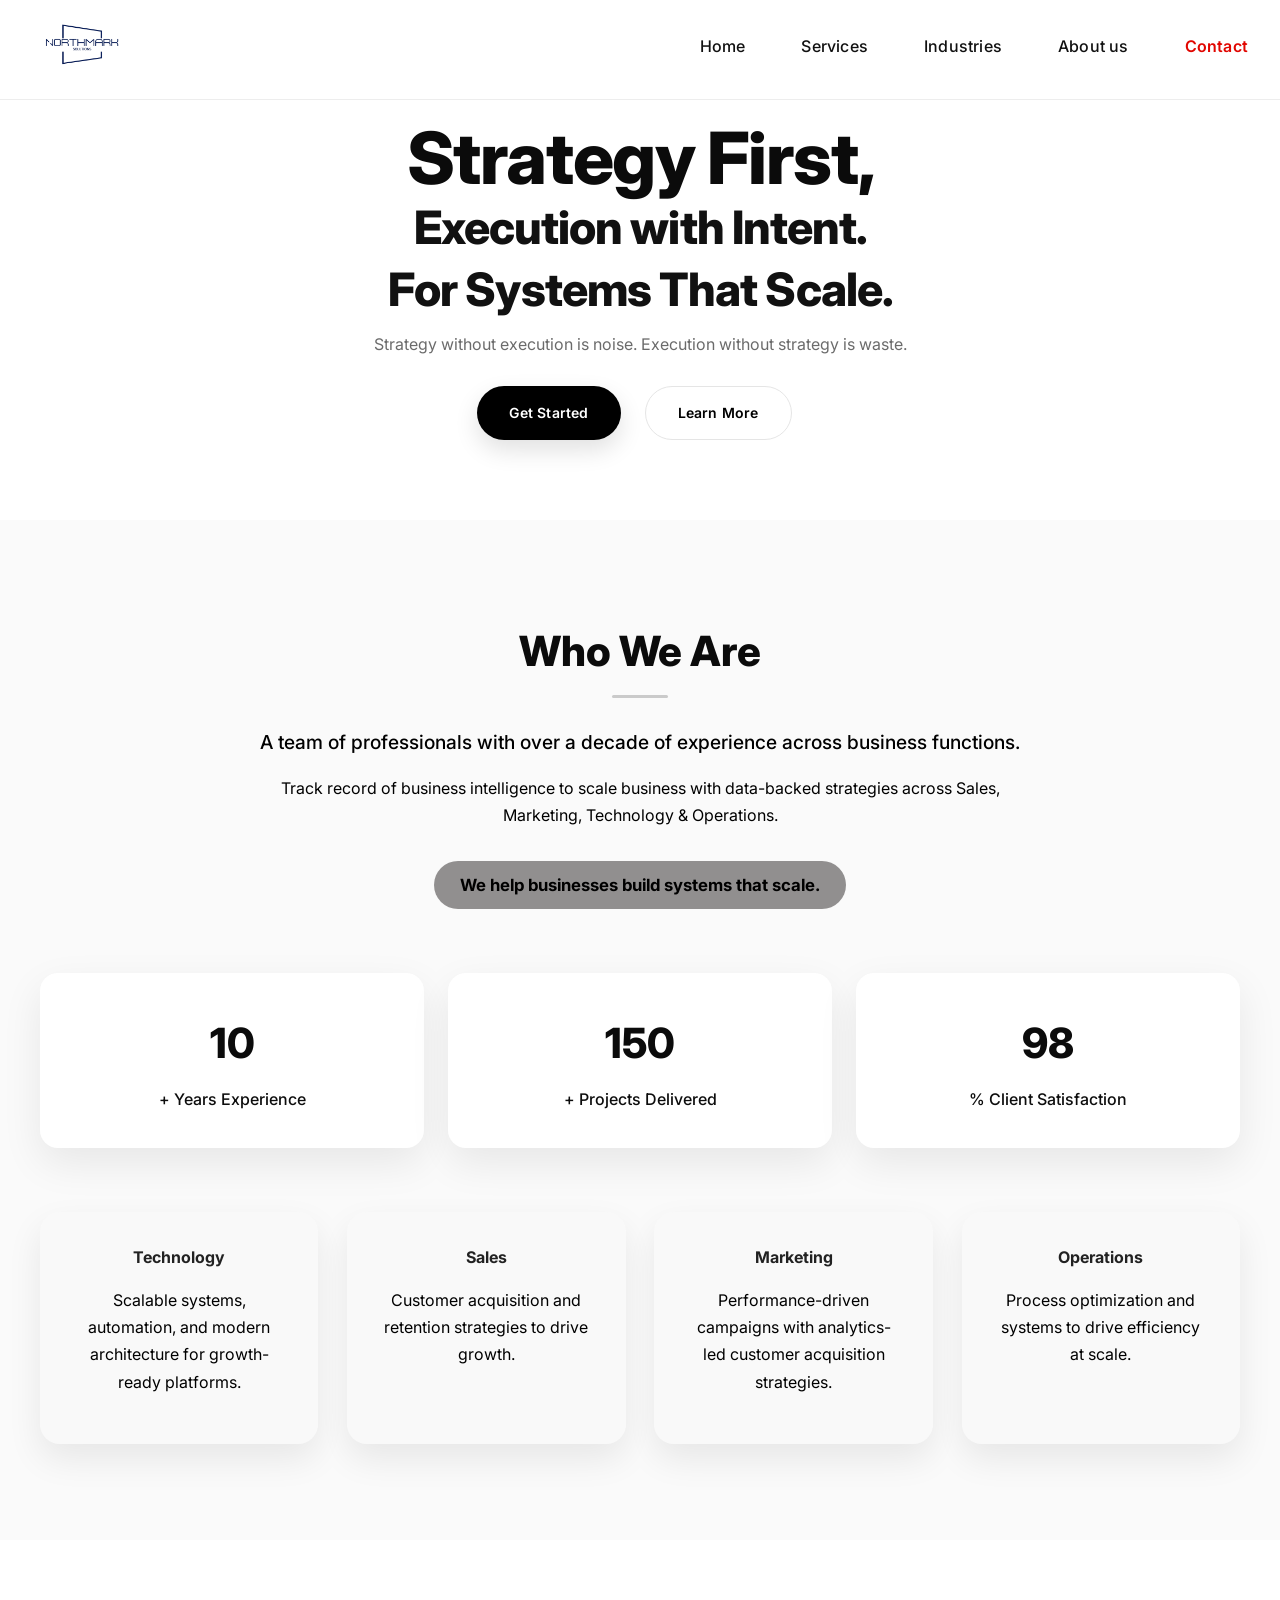
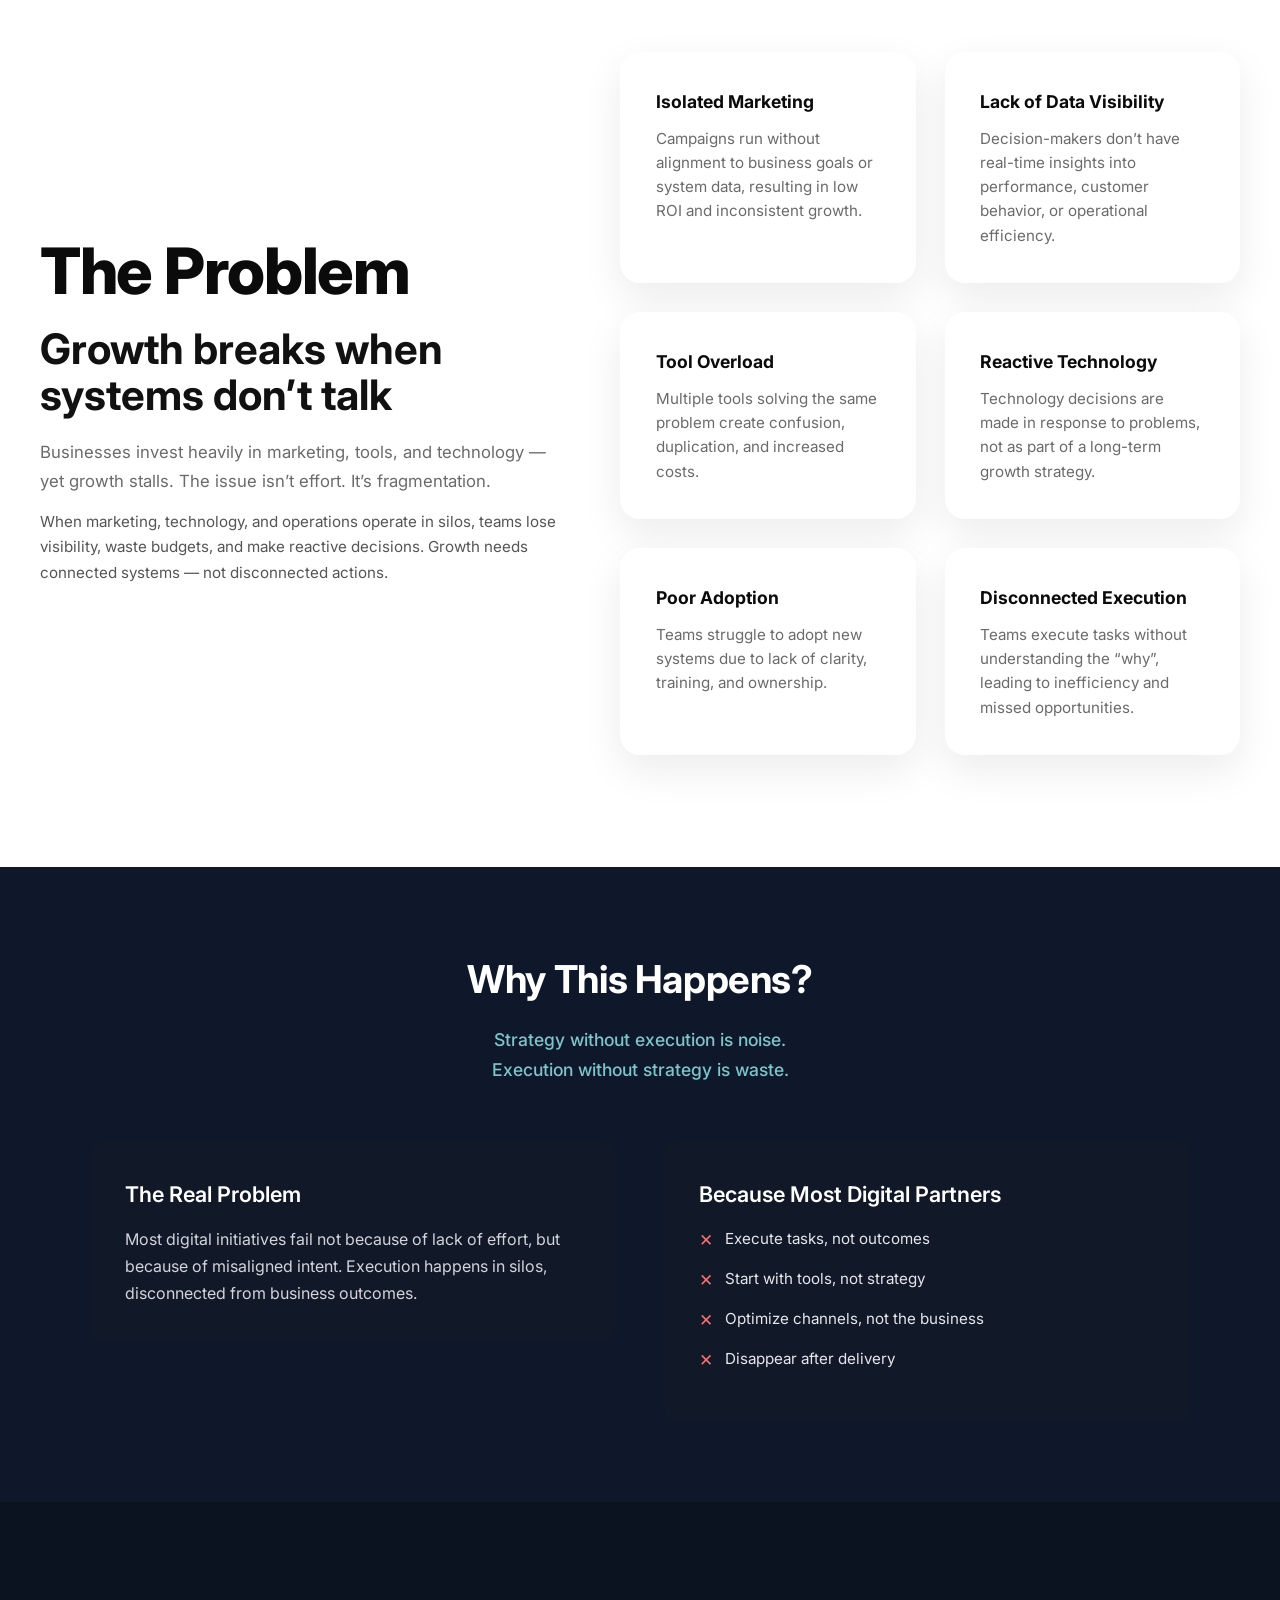
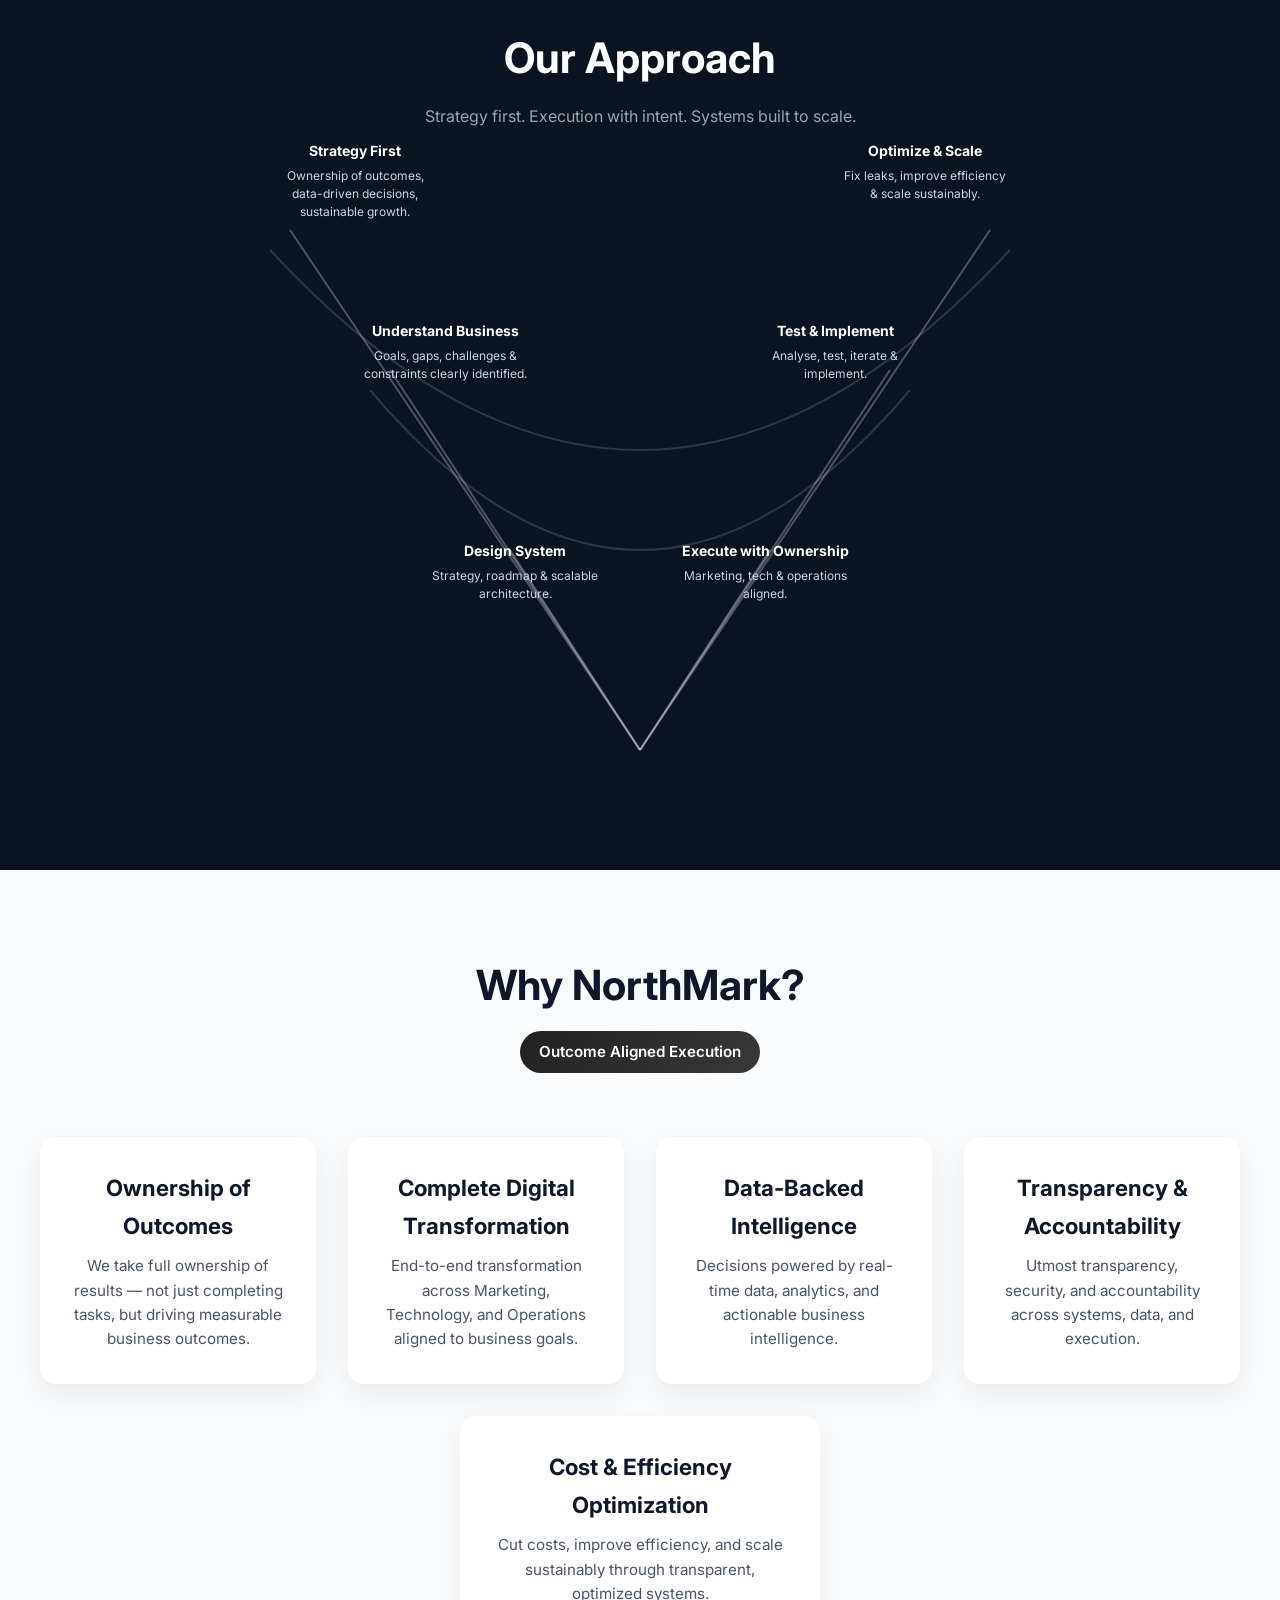
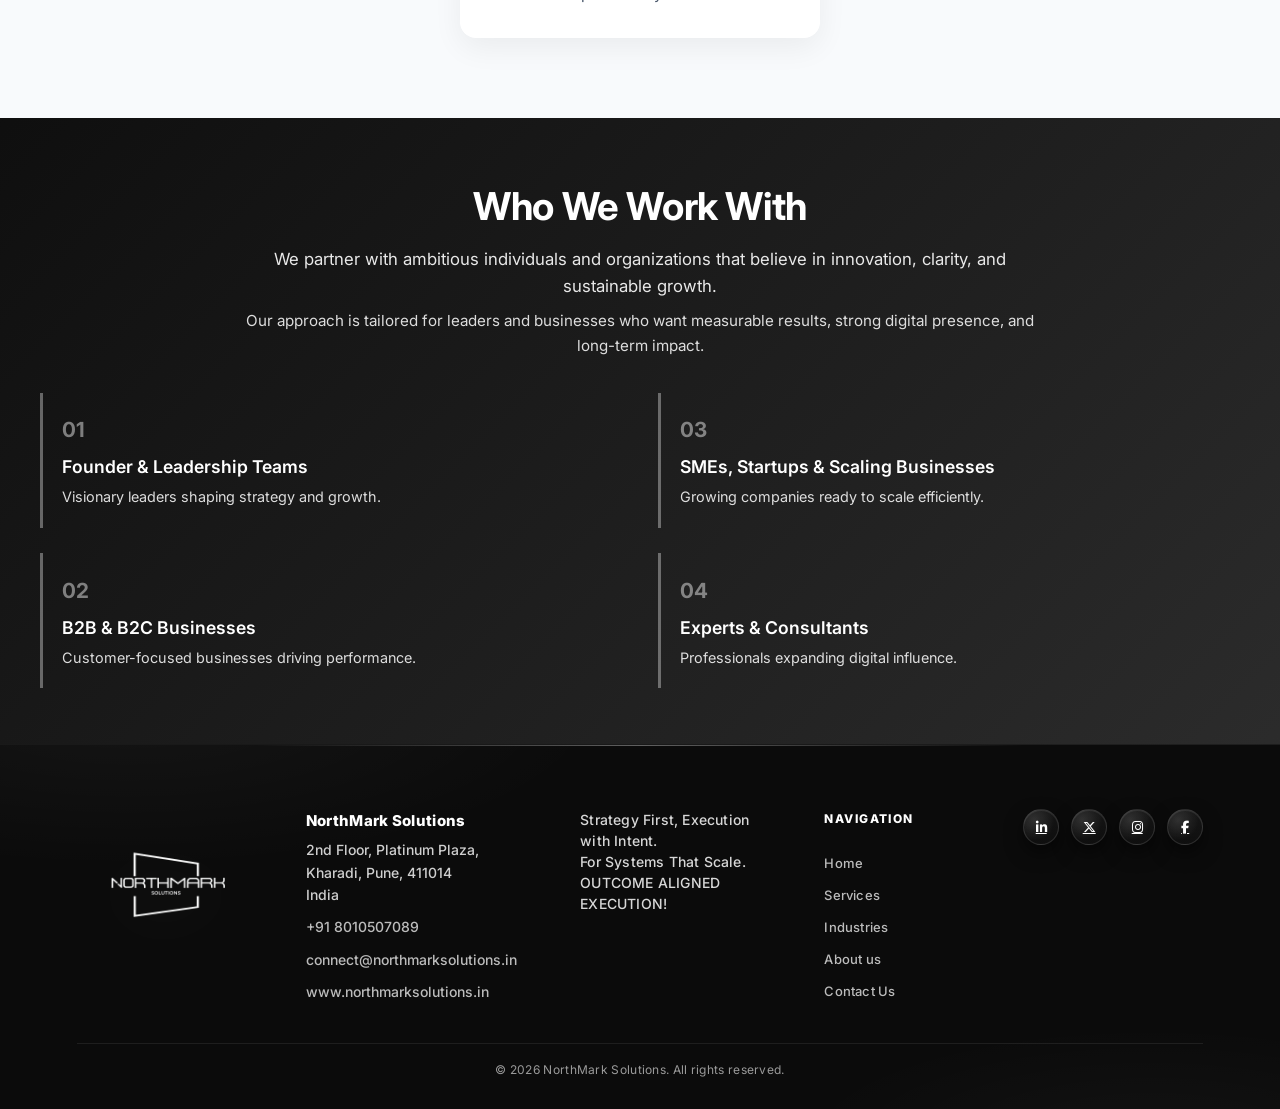
==== index.html @ 2f0c17d7 "Add files via upload" ====
<!DOCTYPE html>
<html lang="en" class="js">
<head>
  <meta charset="UTF-8" />
  <title>NorthMark Solutions</title>
  <meta name="viewport" content="width=device-width, initial-scale=1.0" />

  <!-- Inter Font -->
  <link href="https://fonts.googleapis.com/css2?family=Inter:wght@400;500;600;700;800&display=swap" rel="stylesheet" />

  <!-- Font Awesome -->
  <link rel="stylesheet" href="https://cdnjs.cloudflare.com/ajax/libs/font-awesome/6.5.0/css/all.min.css"/>

  <link rel="stylesheet" href="index.css" />
</head>
<body>
<div class="nav-wrap">
  <div class="navbar">

    <div class="nav-logo">
      <img src="logo.png" alt="NorthMark Logo" />
    </div>

    <button class="nav-toggle" aria-label="Toggle menu">
      <i class="fas fa-bars"></i>
    </button>

    <div class="nav-links">
      <a href="index.html" class="nav-link">Home</a>
      <a href="services.html" class="nav-link">Services</a>
      <a href="industry.html" class="nav-link">Industries</a>
      <a href="about.html" class="nav-link">About us</a>
      <a href="contact.html" class="nav-link nav-contact">Contact</a>
    </div>

  </div>
</div>

<!-- HERO -->
<!-- <section class="hero">
  <h1>Strategy First,</h1>
  <h2>Execution with Intent.</h2>
  <h2>For Systems That Scale.</h2>

  <p>
    Strategy without execution is noise. Execution without strategy is waste.
  </p>

  <div class="cta">
    <a href="#" class="btn-primary">Get Started →</a>
    <a href="#" class="btn-secondary">Learn More</a>
  </div>
</section> -->
<section class="hero">
  <div class="hero-content">

    <div class="hero-grid hero-center">

      <!-- CENTERED TEXT (ANIMATE FROM LEFT) -->
      <div class="hero-text hero-animate-left">
        <h1>Strategy First,</h1>
        <h2>Execution with Intent.</h2>
        <h2>For Systems That Scale.</h2>

        <p>
          Strategy without execution is noise. Execution without strategy is waste.
        </p>

        <div class="cta">
          <a href="#" class="btn-primary">Get Started</a>
          <a href="#" class="btn-secondary">Learn More</a>
        </div>
      </div>

    </div>

  </div>
</section>
<!-- WHO WE ARE -->
<section class="who-we-are">
  <div class="who-container">

    <h3 class="reveal">Who We Are</h3>

    <p class="who-lead reveal">
      A team of professionals with over a decade of experience across business functions.
    </p>

    <p class="reveal">
      Track record of business intelligence to scale business with data-backed strategies across
      Sales, Marketing, Technology & Operations.
    </p>

    <p class="who-strong reveal">
      We help businesses build systems that scale.
    </p>

    <!-- STATS -->
    <div class="stats-grid">
      <div class="stat-card reveal">
        <div class="stat-number" data-target="10">0</div>
        <div class="stat-label">+ Years Experience</div>
      </div>

      <div class="stat-card reveal">
        <div class="stat-number" data-target="150">0</div>
        <div class="stat-label">+ Projects Delivered</div>
      </div>

      <div class="stat-card reveal">
        <div class="stat-number" data-target="98">0</div>
        <div class="stat-label">% Client Satisfaction</div>
      </div>
    </div>

    <!-- FEATURE GRID -->
    <div class="feature-grid">
      <div class="feature-card reveal">
       <h4>Technology</h4>
        <p>Scalable systems, automation, and modern architecture for growth-ready platforms.</p>
      </div>

      <div class="feature-card reveal">
        <h4>Sales</h4>
        <p>Customer acquisition and retention strategies to drive growth.</p>
      </div>

      <div class="feature-card reveal">
        <h4>Marketing</h4>
        <p>Performance-driven campaigns with analytics-led customer acquisition strategies.</p>
      </div>

      <div class="feature-card reveal">
        <h4>Operations</h4>
        <p>Process optimization and systems to drive efficiency at scale.</p>
      </div>
    </div>

  </div>
</section>


<!-- PROBLEM -->
<section class="problem-section">
  <div class="problem-container">

    <!-- LEFT CONTENT -->
    <div class="problem-content reveal from-left">
      <h1>The Problem</h1>
      <h2>Growth breaks when systems don’t talk</h2>

      <p class="problem-lead">
        Businesses invest heavily in marketing, tools, and technology —
        yet growth stalls. The issue isn’t effort.  
        It’s fragmentation.
      </p>

      <p class="problem-text">
        When marketing, technology, and operations operate in silos,
        teams lose visibility, waste budgets, and make reactive decisions.
        Growth needs connected systems — not disconnected actions.
      </p>
    </div>

    <!-- RIGHT GRID -->
    <div class="why-grid">

      <div class="why-card reveal">
        <h4>Isolated Marketing</h4>
        <p>
          Campaigns run without alignment to business goals or system data,
          resulting in low ROI and inconsistent growth.
        </p>
      </div>

      <div class="why-card reveal">
        <h4>Lack of Data Visibility</h4>
        <p>
          Decision-makers don’t have real-time insights into performance,
          customer behavior, or operational efficiency.
        </p>
      </div>

      <div class="why-card reveal">
        <h4>Tool Overload</h4>
        <p>
          Multiple tools solving the same problem create confusion,
          duplication, and increased costs.
        </p>
      </div>

      <div class="why-card reveal">
        <h4>Reactive Technology</h4>
        <p>
          Technology decisions are made in response to problems,
          not as part of a long-term growth strategy.
        </p>
      </div>

      <div class="why-card reveal">
        <h4>Poor Adoption</h4>
        <p>
          Teams struggle to adopt new systems due to lack of clarity,
          training, and ownership.
        </p>
      </div>

      <div class="why-card reveal">
        <h4>Disconnected Execution</h4>
        <p>
          Teams execute tasks without understanding the “why”,
          leading to inefficiency and missed opportunities.
        </p>
      </div>

    </div>

  </div>
</section>

<!-- why this happen  -->
<section class="why-section">
  <div class="why-container">

    <div class="why-header">
      <h2>Why This Happens?</h2>
      <p class="why-quote">
        Strategy without execution is noise.<br />
        Execution without strategy is waste.
      </p>
    </div>

    <div class="why-content">
      
      <div class="why-left">
        <h3>The Real Problem</h3>
        <p>
          Most digital initiatives fail not because of lack of effort,
          but because of misaligned intent. Execution happens in silos,
          disconnected from business outcomes.
        </p>
      </div>

      <div class="why-right">
        <h3>Because Most Digital Partners</h3>

        <ul class="why-list">
          <li>Execute tasks, not outcomes</li>
          <li>Start with tools, not strategy</li>
          <li>Optimize channels, not the business</li>
          <li>Disappear after delivery</li>
        </ul>
      </div>

    </div>
  </div>
</section>
<!-- APPROACH -->
<section class="approach-section" id="approach">

  <h2 class="approach-title">Our Approach</h2>
  <p class="approach-subtitle">
    Strategy first. Execution with intent. Systems built to scale.
  </p>

  <div class="diagram-wrap">

<!-- SVG ARCS + CONNECTORS (V-SHAPE — MORE SPACE) -->
<svg class="reveal delay-1" viewBox="0 0 900 700">

  <!-- LEFT ARM -->
  <path class="connector" d="M450,560 L100,40" />    <!-- 1 -->
  <path class="connector" d="M450,560 L200,180" />   <!-- 2 -->
  <path class="connector" d="M450,560 L320,360" />   <!-- 3 -->

  <!-- RIGHT ARM -->
  <path class="connector" d="M450,560 L800,40" />    <!-- 6 -->
  <path class="connector" d="M450,560 L700,180" />   <!-- 5 -->
  <path class="connector" d="M450,560 L580,360" />   <!-- 4 -->

  <!-- Wide funnel guide arcs -->
  <path class="arc" d="M80,60 Q450,460 820,60" />
  <path class="arc" d="M180,200 Q450,520 720,200" />

</svg>
    <!-- STEP 1 -->
    <!-- STEP 1 -->
<div class="node n1 reveal delay-3">
  <h4>Strategy First</h4>
  <p>Ownership of outcomes, data-driven decisions, sustainable growth.</p>
</div>

<!-- STEP 2 -->
<div class="node n2 reveal delay-4">
  <h4>Understand Business</h4>
  <p>Goals, gaps, challenges & constraints clearly identified.</p>
</div>

<!-- STEP 3 -->
<div class="node n3 reveal delay-5">
  <h4>Design System</h4>
  <p>Strategy, roadmap & scalable architecture.</p>
</div>

<!-- STEP 4 -->
<div class="node n4 reveal delay-6">
  <h4>Execute with Ownership</h4>
  <p>Marketing, tech & operations aligned.</p>
</div>

<!-- STEP 5 -->
<div class="node n5 reveal delay-7">
  <h4>Test & Implement</h4>
  <p>Analyse, test, iterate & implement.</p>
</div>

<!-- STEP 6 -->
<div class="node n6 reveal delay-8">
  <h4>Optimize & Scale</h4>
  <p>Fix leaks, improve efficiency & scale sustainably.</p>
</div>


  </div>
</section>
<!-- WHY NORTHMARK -->
<section class="northmark-section">
  <div class="northmark-container">

    <div class="northmark-header">
      <h2>Why NorthMark?</h2>
      <span class="northmark-tag">Outcome Aligned Execution</span>
    </div>

    <div class="northmark-grid">

      <div class="northmark-card">
        <h3>Ownership of Outcomes</h3>
        <p>
          We take full ownership of results — not just completing tasks,
          but driving measurable business outcomes.
        </p>
      </div>

      <div class="northmark-card">
        <h3>Complete Digital Transformation</h3>
        <p>
          End-to-end transformation across Marketing, Technology,
          and Operations aligned to business goals.
        </p>
      </div>

      <div class="northmark-card">
        <h3>Data-Backed Intelligence</h3>
        <p>
          Decisions powered by real-time data, analytics,
          and actionable business intelligence.
        </p>
      </div>

      <div class="northmark-card">
        <h3>Transparency & Accountability</h3>
        <p>
          Utmost transparency, security, and accountability
          across systems, data, and execution.
        </p>
      </div>

      <div class="northmark-card highlight">
        <h3>Cost & Efficiency Optimization</h3>
        <p>
          Cut costs, improve efficiency, and scale sustainably
          through transparent, optimized systems.
        </p>
      </div>

    </div>
  </div>
</section>
<section class="who-we-work">
  <div class="container">

    <!-- ALL TEXT ON TOP -->
    <div class="who-work-header">
      <h2>Who We Work With</h2>

      <p class="lead">
        We partner with ambitious individuals and organizations that believe
        in innovation, clarity, and sustainable growth.
      </p>

      <p class="supporting-text">
        Our approach is tailored for leaders and businesses who want measurable
        results, strong digital presence, and long-term impact.
      </p>
    </div>

    <!-- CARDS GRID BELOW -->
    <div class="cards two-col-cards">

      <!-- 1 -->
      <div class="card">
        <span class="number">01</span>
        <h3>Founder & Leadership Teams</h3>
        <p>Visionary leaders shaping strategy and growth.</p>
      </div>

      <!-- 3 -->
      <div class="card">
        <span class="number">03</span>
        <h3>SMEs, Startups & Scaling Businesses</h3>
        <p>Growing companies ready to scale efficiently.</p>
      </div>

      <!-- 2 -->
      <div class="card">
        <span class="number">02</span>
        <h3>B2B & B2C Businesses</h3>
        <p>Customer-focused businesses driving performance.</p>
      </div>

      <!-- 4 -->
      <div class="card">
        <span class="number">04</span>
        <h3>Experts & Consultants</h3>
        <p>Professionals expanding digital influence.</p>
      </div>

    </div>

  </div>
</section>
<!-- FOOTER -->
<div id="footer-placeholder"></div>

<!-- REVEAL + FOOTER SCRIPT -->
<script>
  /* Footer include */
  fetch('footer.html')
    .then(res => res.text())
    .then(html => {
      const footer = document.getElementById('footer-placeholder');
      if (footer) footer.innerHTML = html;
    });
</script>
<script src="script.js"></script>
<script>
const observer = new IntersectionObserver((entries) => {
  entries.forEach(entry => {
    if (entry.isIntersecting) {
      entry.target.classList.add('show');
      observer.unobserve(entry.target);
    }
  });
}, { threshold: 0.3 });

document.querySelectorAll('.reveal').forEach(el => {
  observer.observe(el);
});
</script>
</body>
</html>
---- index.css ----
/* ================= RESET ================= */
* {
  margin: 0;
  padding: 0;
  box-sizing: border-box;
}

html {
  scroll-behavior: smooth;
}

body {
  font-family: 'Inter', sans-serif;
  color: #222;
  background: #fff;
  line-height: 1.7;
}

/* ================= NAVBAR ================= */
/* ==============================
   NAVBAR — ENTERPRISE FLAT (FINAL)
============================== */

.nav-wrap {
  position: fixed;
  top: 0;
  width: 100%;
  background: #ffffff;
  z-index: 1000;
  border-bottom: 1px solid #ededed;
}

.navbar {
  max-width: 1400px;
  margin: 0 auto;
  padding: 22px 32px;
  display: flex;
  align-items: center;
  justify-content: space-between;

  position: relative; /* CRITICAL for mobile dropdown */
}

/* LOGO */
.nav-logo {
  overflow: visible;
}

.nav-logo img {
  height: 55px;
  width: auto;
  transform: scale(1.25);
  transform-origin: left center;
  margin-top: -4px;
  margin-bottom: -4px;
}

/* LINKS CONTAINER */
.nav-links {
  display: flex;
  align-items: center;
  gap: 56px;
}

/* NAV LINKS */
.nav-link {
  position: relative;
  text-decoration: none;
  font-size: 16px;
  font-weight: 500;
  color: #111;
  letter-spacing: 0.2px;
  padding-bottom: 6px;
  transition: color 0.2s ease;
}

/* UNDERLINE */
.nav-link::after {
  content: "";
  position: absolute;
  left: 50%;
  bottom: 0;
  width: 0%;
  height: 2px;
  background: #111;
  transform: translateX(-50%);
  transition: width 0.28s cubic-bezier(0.22, 1, 0.36, 1);
}

/* HOVER */
.nav-link:hover {
  color: #000;
}

.nav-link:hover::after {
  width: 100%;
}

/* ACTIVE PAGE */
.nav-link.active::after {
  width: 100%;
}

/* CONTACT CTA */
.nav-contact {
  color: #e10600;
  font-weight: 600;
}

.nav-contact::after {
  background: #e10600;
}

.nav-contact:hover {
  color: #b80000;
}

/* ==============================
   NAVBAR — RESPONSIVE (MOBILE + TABLET)
============================== */

/* HAMBURGER BUTTON */
.nav-toggle {
  display: none;
  background: none;
  border: none;
  font-size: 22px;
  cursor: pointer;
  color: #111;
}

/* TABLET */
@media (max-width: 1024px) {
  .navbar {
    padding: 18px 22px;
  }

  .nav-links {
    gap: 32px;
  }

  .nav-link {
    font-size: 15px;
  }

  .nav-logo img {
    height: 48px;
    transform: scale(1.15);
  }
}

/* ================= HERO — ENTERPRISE (CENTERED) ================= */
.hero {
  min-height: auto;
  padding: 120px 24px 80px;
  background: #ffffff;
  color: #0b0b0b;
  display: flex;
  align-items: center;
}

.hero-content {
  max-width: 1200px;
  margin: 0 auto;
  width: 100%;
  padding: 0 2rem;
}

/* HERO GRID — NOW CENTERED SINGLE COLUMN */
.hero-grid {
  display: flex;
  justify-content: center;
  text-align: center;
}

/* TEXT BLOCK — CENTERED */
.hero-text {
  max-width: 720px;
  margin: 0 auto;
  text-align: center;

  /* STRONGER LEFT → CENTER ANIMATION */
  opacity: 0;
  transform: translateX(-180px);   /* WAS -80px */
  animation: heroSlideInLeft 1.2s cubic-bezier(0.22,1,0.36,1) forwards;
}
/* Headings — Executive Consulting Stack */
.hero h1 {
  font-size: clamp(44px, 6vw, 72px);
  font-weight: 800;
  line-height: 1.05;
  letter-spacing: -0.02em;
  margin-bottom: 6px;
}

.hero h2 {
  font-size: clamp(30px, 4vw, 46px);
  font-weight: 800;
  line-height: 1.1;
  letter-spacing: -0.02em;
  margin-top: 4px;
  margin-bottom: 12px;
  color: #111;
}

/* Subtext — Editorial */
.hero p {
  margin: 16px auto 28px;
  font-size: 16px;
  line-height: 1.7;
  max-width: 560px;
  color: #6b6b6b;
}

/* CTA — CENTERED */
.cta {
  margin-top: 28px;
  display: flex;
  justify-content: center;
  gap: 12px;
}

/* ================= LEFT → CENTER ANIMATION ================= */
@keyframes heroSlideInLeft {
  to {
    opacity: 1;
    transform: translateX(0);
  }
}

/* ================= RESPONSIVE ================= */
@media (max-width: 900px) {
  .hero h1 {
    font-size: 40px;
  }

  .hero h2 {
    font-size: 26px;
  }
}
/* ================= HERO CTA — ENTERPRISE ================= */

/* Base button */
.btn-primary,
.btn-secondary {
  display: inline-flex;
  align-items: center;
  justify-content: center;
  padding: 14px 32px;
  border-radius: 999px;
  margin-right: 12px;
  text-decoration: none;
  font-weight: 600;
  font-size: 14px;
  letter-spacing: 0.2px;
  transition: all 0.25s cubic-bezier(0.22,1,0.36,1);
}

/* PRIMARY — CONSULTING BLACK */
.btn-primary {
  background: #000000;
  color: #ffffff;
  border: none;
  box-shadow: 0 10px 25px rgba(0,0,0,0.12);
}

.btn-primary:hover {
  background: #111111;
  transform: translateY(-2px);
}

/* SECONDARY — ENTERPRISE OUTLINE */
.btn-secondary {
  background: #ffffff;
  border: 1px solid #e5e5e5;
  color: #000000;
  box-shadow: none;
}

.btn-secondary:hover {
  background: #f5f5f5;
  transform: translateY(-2px);
}
/* ================= HERO ENTRANCE ANIMATIONS ================= */

/* Base hidden state */
.hero-animate-left,
.hero-animate-right {
  opacity: 0;
  will-change: transform, opacity;
}

/* LEFT — Text */
.hero-animate-left {
  animation: heroFromLeft 0.9s cubic-bezier(0.22,1,0.36,1) forwards;
}

/* RIGHT — Image */
.hero-animate-right {
  animation: heroFromRight 0.9s cubic-bezier(0.22,1,0.36,1) forwards;
  animation-delay: 0.1s;   /* slight stagger */
}

/* KEYFRAMES */
@keyframes heroFromLeft {
  from {
    opacity: 0;
    transform: translateX(-60px);
  }
  to {
    opacity: 1;
    transform: translateX(0);
  }
}

@keyframes heroFromRight {
  from {
    opacity: 0;
    transform: translateX(60px);
  }
  to {
    opacity: 1;
    transform: translateX(0);
  }
}
.hero-animate-left {
  animation-delay: 0.05s;
}

.hero-animate-right {
  animation-delay: 0.15s;
}
/* ================= WHO WE ARE — ENTERPRISE ================= */
.who-we-are {
  padding: 6rem 1.5rem;
  background: #fafafa;          /* FLAT SOFT ENTERPRISE */
}

.who-container {
  max-width: 1200px;
  margin: auto;
  text-align: center;
}

/* Heading — Executive (no gradient) */
.who-container h3 {
  font-size: 2.6rem;
  font-weight: 800;
  display: inline-block;
  position: relative;
  color: #0b0b0b;              /* SOLID EXECUTIVE BLACK */
  margin-bottom: 1.5rem;
}

/* Subtle underline — enterprise */
.who-container h3::after {
  content: "";
  position: absolute;
  left: 50%;
  bottom: -12px;
  width: 56px;
  height: 3px;
  background: #0b0b0b;         /* CLEAN BLACK RULE */
  border-radius: 2px;
  transform: translateX(-50%);
  opacity: 0.2;
}

/* Lead text — editorial */
.who-lead {
  font-size: 1.2rem;
  font-weight: 500;
  max-width: 750px;
  margin: auto;
  color: #000000;              /* MUTED EXECUTIVE */
}

/* Normal paragraphs */
.who-container p {
  max-width: 780px;
  margin: 1rem auto;
  color: #000000;
  line-height: 1.7;
}

/* Strong statement — enterprise pill (no gradient) */
.who-strong {
  margin-top: 1.8rem;
  font-weight: 700;
  font-size: 1.05rem;
  display: inline-block;
  padding: 0.6rem 1.6rem;
  border-radius: 999px;
  background: #918f8f;         /* BLACK ENTERPRISE */
  color: #ffffff;
  transition: all 0.25s cubic-bezier(0.22,1,0.36,1);
}

.who-strong:hover {
  transform: translateY(-2px);
  box-shadow: 0 10px 24px rgba(51, 49, 49, 0.18);
}
/* ================= HOVER CARD EFFECT — ENTERPRISE THEME ================= */
.stat-card,
.feature-card {
  background: #ffffff;
  border-radius: 20px;
  padding: 2.3rem;
  transition: all 0.35s ease;
  box-shadow: 0 15px 35px rgba(0,0,0,0.08);
  position: relative;
  overflow: hidden;
}

/* Overlay on hover — executive dark wash */
.stat-card::before,
.feature-card::before {
  content: "";
  position: absolute;
  inset: 0;
  background: linear-gradient(
    135deg,
    rgba(15,15,15,0.92),
    rgba(40,40,40,0.92)
  );
  opacity: 0;
  transition: 0.35s ease;
  z-index: 0;
}

.stat-card:hover::before,
.feature-card:hover::before {
  opacity: 1;
}

/* Content above overlay */
.stat-card *,
.feature-card * {
  position: relative;
  z-index: 1;
}

.stat-card:hover,
.feature-card:hover {
  transform: translateY(-12px);
  color: #ffffff;
  box-shadow: 0 30px 70px rgba(0,0,0,0.15);
}

/* Stat number — executive accent */
.stat-number {
  font-size: 2.6rem;
  font-weight: 800;
  color: #0b0b0b;                 /* SOLID BLACK DEFAULT */
}

.stat-card:hover .stat-number {
  color: #ffffff;
}

/* ================= STATS ================= */
.stats-grid {
  margin-top: 3rem;
  display: grid;
  grid-template-columns: repeat(auto-fit,minmax(220px,1fr));
  gap: 1.5rem;
}

.stat-card {
  background: #ffffff;
  padding: 2.2rem;
  border-radius: 18px;
  box-shadow: 0 15px 40px rgba(0,0,0,0.08);
}

.stat-label {
  margin-top: 0.4rem;
  font-weight: 500;
  color: #0d0d0d;
}

/* ================= FEATURE GRID ================= */
.feature-grid {
  margin-top: 4rem;
  display: grid;
  grid-template-columns: repeat(auto-fit,minmax(250px,1fr));
  gap: 1.8rem;
}

.feature-card {
  padding: 2rem;
  border-radius: 20px;
  background: #f9f9f9;
  transition: transform 0.3s, box-shadow 0.3s;
}

.feature-card:hover {
  transform: translateY(-10px);
  box-shadow: 0 20px 50px rgba(0,0,0,0.12);
}

/* ================= PROBLEM SECTION — ENTERPRISE ================= */
.problem-section {
  padding: 7rem 1.5rem;
  background: #ffffff;                 /* FLAT ENTERPRISE */
}

/* Container becomes two-column */
.problem-container {
  max-width: 1200px;
  margin: auto;
  display: grid;
  grid-template-columns: 1fr 1.2fr;
  gap: 4rem;                           /* MORE AIR */
  align-items: center;
}

/* LEFT CONTENT — Eyebrow */
.problem-container h3 {
  font-size: 0.85rem;
  letter-spacing: 0.18em;
  text-transform: uppercase;
  color: #6b6b6b;                     /* MUTED EXECUTIVE */
}

/* MAIN PROBLEM HEADING — BIG + STRATEGIC */
.problem-container h1 {
  font-size: clamp(44px, 6vw, 64px);  /* MUCH BIGGER */
  font-weight: 800;
  line-height: 1.05;
  margin: 1rem 0 1.4rem;
  color: #0b0b0b;                     /* SOLID BLACK */
  letter-spacing: -0.02em;
}
.problem-container h2 {
  font-size: clamp(28px, 4vw, 42px);
  font-weight: 700;
  line-height: 1.1;
  margin-bottom: 1.2rem;
  color: #111111;
}

/* Lead paragraph */
.problem-lead {
  max-width: 520px;
  font-size: 1.05rem;
  color: #6b6b6b;
  line-height: 1.75;
}

/* Body paragraph */
.problem-text {
  max-width: 520px;
  font-size: 0.95rem;
  color: #555555;
  line-height: 1.7;
  margin-top: 12px;
}

/* ================= RIGHT GRID — ENTERPRISE HOVER ================= */
.why-grid {
  margin-top: 0;
  display: grid;
  grid-template-columns: repeat(2, 1fr);
  gap: 1.8rem;
}

/* CARD STYLE */
.why-card {
  background: #ffffff;
  padding: 2.2rem;
  border-radius: 20px;
  box-shadow: 0 15px 40px rgba(0,0,0,0.08);
  transition: all 0.4s ease;
  position: relative;
  overflow: hidden;
}

/* Executive dark overlay on hover */
.why-card::before {
  content: "";
  position: absolute;
  inset: 0;
  background: linear-gradient(
    135deg,
    rgba(15,15,15,0.92),
    rgba(40,40,40,0.92)
  );
  opacity: 0;
  transition: 0.4s ease;
}

/* Bring content above overlay */
.why-card * {
  position: relative;
  z-index: 1;
}

/* Hover effect */
.why-card:hover::before {
  opacity: 1;
}

.why-card:hover {
  transform: translateY(-10px);
  box-shadow: 0 30px 70px rgba(0,0,0,0.15);
  color: #ffffff;
}

.why-card:hover h4,
.why-card:hover p {
  color: #ffffff;
}

/* Card title */
.why-card h4 {
  font-size: 1.1rem;
  font-weight: 700;
  margin-bottom: 0.6rem;
  color: #0b0b0b;
}

/* Card text */
.why-card p {
  font-size: 0.95rem;
  color: #6b6b6b;
  line-height: 1.6;
}

/* ================= ENTRY ANIMATION (UNCHANGED) ================= */
.why-card {
  animation: fadeUp 0.8s ease forwards;
  opacity: 0;
}

.why-card:nth-child(1) { animation-delay: 0.1s; }
.why-card:nth-child(2) { animation-delay: 0.2s; }
.why-card:nth-child(3) { animation-delay: 0.3s; }
.why-card:nth-child(4) { animation-delay: 0.4s; }
.why-card:nth-child(5) { animation-delay: 0.5s; }
.why-card:nth-child(6) { animation-delay: 0.6s; }

@keyframes fadeUp {
  from {
    opacity: 0;
    transform: translateY(40px);
  }
  to {
    opacity: 1;
    transform: translateY(0);
  }
}

/* ================= RESPONSIVE ================= */
@media (max-width: 900px) {
  .problem-container {
    grid-template-columns: 1fr;
    text-align: left;
  }

  .why-grid {
    grid-template-columns: 1fr;
  }
}
/* ================= NORTHMARK ================= */
.northmark-section {
  padding: 5rem 1rem;
}

.northmark-container {
  max-width: 1200px;
  margin: auto;
  text-align: center;
}

.northmark-grid {
  margin-top: 3rem;
  display: grid;
  grid-template-columns: repeat(auto-fit,minmax(260px,1fr));
  gap: 1.5rem;
}
.northmark-card.highlight {
  grid-column: 1 / -1;     
  max-width: 360px;     
  margin: 0 auto;
}
.northmark-item {
  padding: 2rem;
  border-radius: 18px;
  background: linear-gradient(
    135deg,
    rgba(15,15,15,0.92),
    rgba(40,40,40,0.92)
  );
  color: #fff;
}
.northmark-card.highlight {
  justify-self: center;   /* centers in grid cell */
}
/* ================= WHO WORK ================= */
.who-work-grid {
  margin-top: 3rem;
  display: grid;
  grid-template-columns: repeat(auto-fit,minmax(260px,1fr));
  gap: 1.5rem;
}

.who-work-card {
  padding: 2rem;
  border-radius: 18px;
  background: #fff;
  box-shadow: 0 15px 40px rgba(0,0,0,0.08);
}

.who-number {
  font-size: 2rem;
  font-weight: 800;
  color: #7bc6cc;
}


/* ================= ANIMATION ================= */
.reveal {
  opacity: 0;
  transform: translateY(40px);
  transition: 0.6s ease;
}

.reveal.active {
  opacity: 1;
  transform: translateY(0);
}

.from-left {
  transform: translateX(-50px);
}

.from-right {
  transform: translateX(50px);
}

.from-left.active,
.from-right.active {
  transform: translateX(0);
}

/* ================= RESPONSIVE ================= */
@media (max-width: 768px) {
  .nav-links {
    display: none;
    position: absolute;
    right: 20px;
    top: 70px;
    background: #fff;
    flex-direction: column;
    padding: 1rem;
    border-radius: 12px;
    box-shadow: 0 10px 30px rgba(0,0,0,0.1);
  }

  .nav-links.show {
    display: flex;
  }

  .nav-toggle {
    display: block;
  }

  .hero h1 {
    font-size: 2.4rem;
  }

  .hero h2 {
    font-size: 1.7rem;
  }
}
.approach-section {
  padding: 120px 0;
  background: #0b1220;
  color: #fff;
  text-align: center;
  overflow: hidden;
}

.approach-title {
  font-size: 42px;
  margin-bottom: 10px;
}

.approach-subtitle {
  color: #9aa4b2;
  margin-bottom: 60px;
}

.diagram-wrap {
  position: relative;
  width: 900px;
  height: 560px;
  margin: 0 auto;
  max-width: 100%;
}

/* ================= CENTER (BOTTOM TIP — MORE SPACE) ================= */
.center-box {
  position: absolute;
  top: 460px;              /* MORE SPACE BELOW */
  left: 50%;
  transform: translateX(-50%);
  width: 260px;
  height: 260px;
  background: #fff;
  color: #000;
  border-radius: 50%;
  box-shadow: 0 30px 80px rgba(0,0,0,0.45);
  display: flex;
  align-items: center;
  justify-content: center;
  z-index: 4;
  overflow: hidden;
}
/* Center text fade */
.center-box h3 {
  opacity: 0;
  transition: opacity .5s ease .4s;
  line-height: 1.1;
  letter-spacing: 1px;
}
.center-box.show h3 {
  opacity: 1;
}

/* ================= NODES ================= */
.node {
  position: absolute;
  width: 170px;
  text-align: center;
  z-index: 6;
}

.icon-outer {
  position: relative;
  width: 90px;
  height: 90px;
  margin: 0 auto;
  border-radius: 50%;
  display: flex;
  align-items: center;
  justify-content: center;
  box-shadow: 0 12px 30px rgba(0,0,0,0.4);
}

.icon-inner {
  width: 64px;
  height: 64px;
  background: #fff;
  border-radius: 50%;
  display: flex;
  align-items: center;
  justify-content: center;
  font-size: 26px;
}

.node h4,
.node p {
  position: relative;
  z-index: 10;               /* FIXED: always above center */
}

.node h4 {
  margin: 12px 0 6px;
  font-size: 14px;
  font-weight: 700;
  line-height: 1.3;
}

.node p {
  font-size: 12px;
  color: #cbd5e1;
  line-height: 1.5;
}

/* ================= V-SHAPE FUNNEL (MORE SPACE) ================= */

/* LEFT ARM */
.n1 {   /* 1 Strategy */
  top: -60px;
  left: 80px;        /* MORE LEFT */
}

.n2 {   /* 2 Understand */
  top: 120px;
  left: 170px;
}

.n3 {   /* 3 Design — MORE SPACE */
  top: 340px;        /* move further DOWN */
  left: 240px;      /* move more LEFT */
}

/* RIGHT ARM */
.n6 {   /* 6 Optimize */
  top: -60px;
  right: 80px;      /* MORE RIGHT */
}

.n5 {   /* 5 Test */
  top: 120px;
  right: 170px;
}

.n4 {   /* 4 Execute — MORE SPACE */
  top: 340px;        /* move further DOWN */
  right: 240px;     /* move more RIGHT */
}
/* ================= SVG ================= */
svg {
  position: absolute;
  inset: 0;
  z-index: 1;
  pointer-events: none;
}

.arc {
  fill: none;
  stroke: rgba(255,255,255,0.15);
  stroke-width: 2;
}

.connector {
  fill: none;
  stroke: rgba(255,255,255,0.28);
  stroke-width: 2;
}

/* ================= STEP BADGE ================= */
.step-badge {
  position: absolute;
  top: -6px;
  right: -6px;
  background: #fff;
  color: #000;
  font-size: 11px;
  font-weight: 700;
  width: 20px;
  height: 20px;
  border-radius: 50%;
  display: flex;
  align-items: center;
  justify-content: center;
  box-shadow: 0 4px 10px rgba(0,0,0,0.25);
  z-index: 2;
}

/* ================= COLORS ================= */
.green  { background:#8bc34a; }
.teal   { background:#2ec4b6; }
.cyan   { background:#4cc9f0; }
.blue   { background:#5fa8ff; }
.steel  { background:#6c8cd5; }
.purple { background:#8b5cf6; }

/* ================= REVEAL ================= */
.reveal {
  opacity: 0;
  transform: translateY(20px) scale(0.95);
  transition: all 0.7s cubic-bezier(.22,.61,.36,1);
}

.reveal.show {
  opacity: 1;
  transform: translateY(0) scale(1);
}

/* ================= STAGGER ================= */
.delay-1{transition-delay:.1s}
.delay-2{transition-delay:.25s}
.delay-3{transition-delay:.4s}
.delay-4{transition-delay:.55s}
.delay-5{transition-delay:.7s}
.delay-6{transition-delay:.85s}
.delay-7{transition-delay:1s}
.delay-8{transition-delay:1.15s}

/* ================= RESPONSIVE SAFETY ================= */
@media (max-width: 1000px) {
  .diagram-wrap {
    transform: scale(0.9);
    transform-origin: top center;
  }
}

@media (max-width: 820px) {
  .diagram-wrap {
    transform: scale(0.8);
  }
}

/* why happen — ENTERPRISE MATCHED */

.why-section {
  padding: 5rem 1rem;
  background: #0f172a;
  color: #fff;
}

.why-container {
  max-width: 1100px;
  margin: auto;
}

.why-header {
  text-align: center;
  margin-bottom: 3.5rem;
}

.why-header h2 {
  font-size: 2.4rem;        /* WAS 2.6rem */
  margin-bottom: 0.8rem;
  letter-spacing: -0.01em;
}

.why-quote {
  font-size: 1.1rem;       /* WAS 1.3rem */
  font-weight: 500;
  color: #7bc6cc;
  line-height: 1.7;
}

.why-content {
  display: grid;
  grid-template-columns: 1fr 1fr;
  gap: 3rem;
  align-items: flex-start;
}

.why-left,
.why-right {
  background: #111827;
  padding: 2.2rem;         /* Slightly tighter */
  border-radius: 14px;
  opacity: 0;
  transform: translateY(40px);
  animation: fadeUp 0.9s ease forwards;
}

.why-right {
  animation-delay: 0.3s;
}

.why-left h3,
.why-right h3 {
  font-size: 1.35rem;      /* WAS 1.6rem */
  margin-bottom: 0.8rem;
  font-weight: 600;
}

.why-left p {
  font-size: 1rem;
  line-height: 1.7;
  color: #d1d5db;
}

.why-list {
  list-style: none;
  padding: 0;
}

.why-list li {
  position: relative;
  padding-left: 1.6rem;
  margin-bottom: 0.9rem;
  font-size: 0.95rem;      /* WAS 1rem */
  color: #e5e7eb;
}

.why-list li::before {
  content: "✕";
  position: absolute;
  left: 0;
  color: #f87171;
  font-size: 1.05rem;      /* WAS 1.2rem */
}

/* Animation */
@keyframes fadeUp {
  to {
    opacity: 1;
    transform: translateY(0);
  }
}

/* Responsive */
@media (max-width: 768px) {
  .why-content {
    grid-template-columns: 1fr;
  }

  .why-header h2 {
    font-size: 2.2rem;
  }

  .why-quote {
    font-size: 1.1rem;
  }
}



/* ================= WHY NORTHMARK — ENTERPRISE HOVER ================= */

.northmark-section {
  padding: 5rem 1rem;
  background: #f8fafc;
  color: #0f172a;
}

.northmark-container {
  max-width: 1200px;
  margin: auto;
}

.northmark-header {
  text-align: center;
  margin-bottom: 4rem;
}

.northmark-header h2 {
  font-size: 2.6rem;
  margin-bottom: 0.6rem;
}

.northmark-tag {
  display: inline-block;
  background: linear-gradient(
    135deg,
    rgba(15,15,15,0.92),
    rgba(40,40,40,0.92)
  );
  color: #fff;
  padding: 0.5rem 1.2rem;
  border-radius: 999px;
  font-size: 0.95rem;
  font-weight: 600;
}

/* GRID */
.northmark-grid {
  display: grid;
  grid-template-columns: repeat(auto-fit, minmax(260px, 1fr));
  gap: 2rem;
}

/* CARD — DEFAULT WHITE */
.northmark-card {
  background: #ffffff;
  border-radius: 16px;
  padding: 2rem;
  box-shadow: 0 10px 30px rgba(0, 0, 0, 0.06);
  position: relative;
  overflow: hidden;

  opacity: 0;
  transform: translateY(40px);
  animation: fadeUp 0.8s ease forwards;

  transition:
    background 0.35s ease,
    color 0.35s ease,
    transform 0.35s ease,
    box-shadow 0.35s ease;
}

/* STAGGER */
.northmark-card:nth-child(1) { animation-delay: 0.2s; }
.northmark-card:nth-child(2) { animation-delay: 0.4s; }
.northmark-card:nth-child(3) { animation-delay: 0.6s; }
.northmark-card:nth-child(4) { animation-delay: 0.8s; }
.northmark-card:nth-child(5) { animation-delay: 1s; }

/* TEXT — DEFAULT */
.northmark-card h3 {
  font-size: 1.4rem;
  margin-bottom: 0.6rem;
  color: #0f172a;
  transition: color 0.35s ease;
}

.northmark-card p {
  font-size: 0.95rem;
  line-height: 1.6;
  color: #475569;
  transition: color 0.35s ease;
}

/* ================= HOVER — TURN BLACK (ENTERPRISE STYLE) ================= */

.northmark-card:hover {
  background: linear-gradient(
    135deg,
    rgba(15,15,15,0.92),
    rgba(40,40,40,0.92)
  );
  color: #ffffff;
  transform: translateY(-10px);
  box-shadow: 0 30px 70px rgba(0,0,0,0.15);
}

.northmark-card:hover h3,
.northmark-card:hover p {
  color: #ffffff;
}

/* ================= ANIMATION ================= */

@keyframes fadeUp {
  to {
    opacity: 1;
    transform: translateY(0);
  }
}

/* RESPONSIVE */
@media (max-width: 768px) {
  .northmark-header h2 {
    font-size: 2.2rem;
  }
}


/* ================= WHO WE WORK — EXECUTIVE ================= */

.who-we-work {
  padding: 3.5rem 1rem;
  background: linear-gradient(
    135deg,
    rgba(5,5,5,0.96),
    rgba(30,30,30,0.94)
  );
  color: #ffffff;
}

.container {
  max-width: 1200px;
  margin: auto;
}

/* HEADER + ALL TEXT (TOP) */
.who-work-header {
  max-width: 820px;
  margin: 0 auto 2.2rem;
  text-align: center;
}

.who-work-header h2 {
  font-size: 2.4rem;
  margin-bottom: 0.4rem;
  color: #ffffff;
  letter-spacing: -0.01em;
}

.who-work-header .lead {
  font-size: 1.05rem;
  line-height: 1.6;
  margin-bottom: 0.6rem;
  opacity: 0.9;
}

.who-work-header .supporting-text {
  font-size: 0.95rem;
  line-height: 1.6;
  opacity: 0.85;
}

/* CARDS GRID — 2×2 (1–3 / 2–4) */
.cards.two-col-cards {
  display: grid;
  grid-template-columns: 1fr 1fr;
  gap: 1.6rem 2.2rem;
  margin-top: 1.4rem;
}

/* CARD */
.card {
  padding: 1.2rem 0;
  border-left: 3px solid rgba(255, 255, 255, 0.35);
  padding-left: 1.2rem;
  transition: transform 0.25s ease, border-color 0.25s ease;
  animation: slideLeft 0.7s ease forwards;
}

.card:hover {
  transform: translateX(8px);
  border-color: #ffffff;
}

.card .number {
  font-size: 1.3rem;
  font-weight: 700;
  opacity: 0.45;
}

.card h3 {
  font-size: 1.1rem;
  margin: 0.3rem 0 0.25rem;
  font-weight: 600;
}

.card p {
  font-size: 0.9rem;
  opacity: 0.85;
  line-height: 1.55;
}

/* ANIMATION */
@keyframes slideLeft {
  from {
    opacity: 0;
    transform: translateX(-24px);
  }
  to {
    opacity: 1;
    transform: translateX(0);
  }
}

/* RESPONSIVE */
@media (max-width: 900px) {
  .cards.two-col-cards {
    grid-template-columns: 1fr;
  }

  .card {
    border-left: none;
    border-top: 2px solid rgba(255, 255, 255, 0.3);
    padding-top: 1rem;
    padding-left: 0;
  }
}
/* ==============================
   PREMIUM NORTHMARK FOOTER — CLEAN & PRO
============================== */

.site-footer {
  position: relative;
  background:
    radial-gradient(1200px 400px at 10% -10%, rgba(255,255,255,0.04), transparent 40%),
    radial-gradient(900px 300px at 90% 110%, rgba(255,255,255,0.03), transparent 40%),
    #0b0b0b;
  color: #ffffff;
  padding: 64px 6vw 28px;
  border-top: 1px solid rgba(255,255,255,0.06);
  overflow: hidden;
}

/* subtle top glow line */
.site-footer::before {
  content: "";
  position: absolute;
  top: 0;
  left: 50%;
  width: 60%;
  height: 1px;
  transform: translateX(-50%);
  background: linear-gradient(90deg, transparent, rgba(255,255,255,0.35), transparent);
}

/* MAIN GRID — 5 COLUMN LAYOUT */
.footer-main {
  display: grid;
  grid-template-columns: 1.2fr 1.5fr 1.3fr 1fr auto;
  align-items: flex-start;
  gap: 48px;
  max-width: 1400px;
  margin: 0 auto;
}

/* LOGO */
.footer-left {
  display: flex;
  align-items: center;
}

.footer-brand img {
  height: 160px;
  max-width: 100%;
  object-fit: contain;
  filter: drop-shadow(0 12px 30px rgba(255,255,255,0.12));
}

/* COMPANY INFO */
.footer-company {
  font-size: 13px;
  line-height: 1.6;
  color: #d7d7d7;
  max-width: 340px;
}

.footer-company strong {
  display: block;
  color: #ffffff;
  margin-bottom: 6px;
  font-size: 14px;
  font-weight: 700;
}

/* CONTACT LINKS */
.footer-contact a {
  display: block;
  color: #bcbcbc;
  text-decoration: none;
  margin-top: 4px;
  transition: color 0.2s ease;
}

.footer-contact a:hover {
  color: #ffffff;
}

/* SLOGANS */
.footer-slogans {
  max-width: 360px;
}

.footer-slogans div {
  font-size: 14px;
  color: #d7d7d7;
  line-height: 1.5;
  font-weight: 500;
  letter-spacing: 0.2px;
}

/* NAV LINKS */
.footer-links {
  display: flex;
  flex-direction: column;
  gap: 10px;
}

.footer-links h4 {
  font-size: 12px;
  font-weight: 800;
  margin-bottom: 12px;
  letter-spacing: 0.12em;
  text-transform: uppercase;
  color: #ffffff;
}

.footer-links a {
  text-decoration: none;
  color: #bcbcbc;
  font-size: 13px;
  font-weight: 500;
  letter-spacing: 0.2px;
  transition: all 0.2s ease;
}

.footer-links a:hover {
  color: #ffffff;
  transform: translateX(3px);
}

/* SOCIAL */
.footer-social {
  display: flex;
  gap: 12px;
  align-self: flex-start;
}

.footer-social a {
  width: 36px;
  height: 36px;
  border-radius: 50%;
  background:
    radial-gradient(circle at 30% 30%, rgba(255,255,255,0.12), transparent 60%),
    linear-gradient(180deg, #161616, #0f0f0f);
  border: 1px solid rgba(255,255,255,0.12);
  display: flex;
  align-items: center;
  justify-content: center;
  color: #ffffff;
  font-size: 13px;
  box-shadow:
    inset 0 1px 0 rgba(255,255,255,0.08),
    0 8px 18px rgba(0,0,0,0.5);
  transition: all 0.25s cubic-bezier(0.22, 1, 0.36, 1);
}

.footer-social a:hover {
  background: #ffffff;
  color: #0b0b0b;
  border-color: #ffffff;
  transform: translateY(-2px) scale(1.05);
  box-shadow: 0 14px 30px rgba(0,0,0,0.7);
}

/* BOTTOM BAR */
.footer-bottom {
  margin-top: 40px;
  padding-top: 16px;
  border-top: 1px solid rgba(255,255,255,0.08);
  text-align: center;
  font-size: 12px;
  color: #9a9a9a;
  letter-spacing: 0.3px;
}

/* ==============================
   RESPONSIVE
============================== */

@media (max-width: 900px) {
  .footer-main {
    grid-template-columns: 1fr 1fr;
    gap: 40px;
  }

  .footer-social {
    justify-content: flex-start;
  }
}

@media (max-width: 600px) {
  .footer-main {
    grid-template-columns: 1fr;
    gap: 36px;
    text-align: center;
  }

  .footer-left {
    justify-content: center;
  }

  .footer-social {
    justify-content: center;
  }

  .footer-brand img {
    height: 90px;
  }
}
/* ================= SERVICES INTRO — TIGHT ENTERPRISE ================= */
.services-intro {
  padding: 90px 1.5rem 36px;     /* REDUCED TOP + BOTTOM */
  background: #ffffff;
  color: #0b0b0b;
}

.services-intro-container {
  max-width: 1100px;
  margin: 0 auto;
  text-align: center;
}

.services-intro h1 {
  font-size: clamp(36px, 5vw, 52px);
  font-weight: 800;
  letter-spacing: -0.02em;
  margin-bottom: 4px;           
}

.services-intro h2 {
  font-size: clamp(26px, 4vw, 40px);
  font-weight: 800;
  letter-spacing: -0.02em;
  margin-bottom: 12px;          /* TIGHTER */
  color: #111111;
}

.services-intro p {
  max-width: 720px;
  margin: 0 auto;
  font-size: 1rem;              /* SLIGHTLY TIGHTER */
  line-height: 1.65;            /* TIGHTER */
  color: #6b6b6b;
}
/* ================= INDUSTRIES — NORTHMARK PREMIUM ================= */

.industries-section {
  padding: 10px 10px;  /* increased bottom padding */
}

.industries-container {
  max-width: 1400px;
  margin: 0 auto;
}

.industries-title {
  font-size: clamp(40px, 6vw, 72px);
  font-weight: 800;
  text-align: center;
  margin-bottom: 12px;
  letter-spacing: -0.02em;
}
.industries-subtitle {
  text-align: center;
  font-size: 18px;
  color: var(--muted);
  margin-bottom: 80px;
  line-height: 1.6;
}

/* GRID */
.industries-grid {
  display: grid;
  grid-template-columns: repeat(3, 1fr);
  gap: 36px;
}

/* PREMIUM CARD */
.industry-card {
  position: relative;
  border-radius: 24px;
  overflow: hidden;
  background: #000;
  box-shadow: 
    0 20px 60px rgba(0,0,0,0.12),
    inset 0 1px 0 rgba(255,255,255,0.04);
  transition: 
    transform 0.45s cubic-bezier(0.22,1,0.36,1),
    box-shadow 0.45s cubic-bezier(0.22,1,0.36,1);
  cursor: pointer;
}

/* LOCK CARD HEIGHT (PREMIUM GRID CONSISTENCY) */
.industry-card img {
  width: 100%;
  height: 300px;            /* consistent height */
  object-fit: cover;
  opacity: 0.92;
  transition: 
    transform 0.7s ease,
    opacity 0.4s ease;
}

/* STRONGER GRADIENT FOR TEXT LEGIBILITY */
.industry-card::after {
  content: "";
  position: absolute;
  inset: 0;
  background: linear-gradient(
    to top,
    rgba(0,0,0,0.75),
    rgba(0,0,0,0.25) 40%,
    transparent 70%
  );
  z-index: 1;
}

/* LABEL */
.industry-label {
  position: absolute;
  left: 24px;
  bottom: 22px;
  font-size: 20px;
  font-weight: 800;
  color: #fff;
  z-index: 2;
  letter-spacing: 0.3px;
  text-shadow: 0 6px 18px rgba(0,0,0,0.6);
}

/* HOVER — LUXURY DEPTH */
.industry-card:hover {
  transform: translateY(-10px);
  box-shadow: 
    0 40px 100px rgba(0,0,0,0.28),
    inset 0 1px 0 rgba(255,255,255,0.06);
}

.industry-card:hover img {
  transform: scale(1.1);
  opacity: 1;
}

/* SCROLL REVEAL — SYNCED WITH SYSTEM */
/* SAFE REVEAL SYSTEM */

/* Default: visible */
.reveal {
  opacity: 1;
  transform: none;
}

/* When JS is active */
.js .reveal {
  opacity: 0;
  transform: translateY(36px);
  transition: 
    opacity 0.8s cubic-bezier(0.22,1,0.36,1),
    transform 0.8s cubic-bezier(0.22,1,0.36,1);
}

.js .reveal.active {
  opacity: 1;
  transform: translateY(0);
}

/* STAGGER DELAYS */
.delay-1 { transition-delay: 0.1s; }
.delay-2 { transition-delay: 0.2s; }
.delay-3 { transition-delay: 0.3s; }
.delay-4 { transition-delay: 0.4s; }
.delay-5 { transition-delay: 0.5s; }
.delay-6 { transition-delay: 0.6s; }

/* RESPONSIVE */
/* ================= ABOUT — NORTHMARK PREMIUM ================= */
/* =========================
   ABOUT — GLOBAL OFFSET
========================= */

main {
  padding-top: 60px; /* Fix for fixed navbar overlap */
}

/* =========================
   ABOUT HERO
========================= */

.about-hero {
  padding: 100px 6vw 70px;   /* tightened */
  background: #ffffff;
}

.about-hero-container {
  max-width: 1100px;
  margin: 0 auto;
  text-align: center;
}

.about-hero h1 {
  font-size: clamp(40px, 6vw, 68px);
  font-weight: 800;
  line-height: 1.1;
  letter-spacing: -0.02em;
  margin: 0;
}

/* =========================
   ABOUT BODY
========================= */

.about-body {
  padding: 30px 6vw 90px;  /* tightened */
  background: #ffffff;
}

.about-body-container {
  max-width: 900px;
  margin: 0 auto;
  text-align: center;
}

.about-body p {
  font-size: 18px;
  line-height: 1.8;
  color: var(--muted);
  margin: 0;
}

/* =========================
   ABOUT VALUES
========================= */

.about-values {
  padding: 10px 6vw;   /* tightened */
  background: #fafafa;
}

.about-values-container {
  max-width: 1200px;
  margin: 0 auto;
}

.about-values h2 {
  font-size: clamp(28px, 4vw, 40px);
  font-weight: 800;
  text-align: center;
  margin-bottom: 56px;
  letter-spacing: -0.02em;
}

/* GRID */

.about-values-grid {
  display: grid;
  grid-template-columns: repeat(4, 1fr);
  gap: 28px;
}

/* VALUE CARDS — PREMIUM */

.about-value-card {
  background: #ffffff;
  border-radius: 22px;
  overflow: hidden;
  box-shadow: 0 16px 44px rgba(0,0,0,0.06);
  transition: 
    transform 0.45s cubic-bezier(0.22,1,0.36,1),
    box-shadow 0.45s cubic-bezier(0.22,1,0.36,1);
}

.about-value-card img {
  width: 100%;
  height: 220px;
  object-fit: cover;
  display: block;
  transition: transform 0.7s ease;
}

.about-value-card div {
  padding: 22px 22px 26px;
  font-size: 17px;
  font-weight: 800;
  color: #111;
  line-height: 1.4;
  letter-spacing: -0.01em;
}

/* HOVER */

.about-value-card:hover {
  transform: translateY(-10px);
  box-shadow: 0 28px 70px rgba(0,0,0,0.14);
}

.about-value-card:hover img {
  transform: scale(1.08);
}

/* ===============================
   PREMIUM ANIMATED ABOUT CLOSING
================================ */

.premium-closing {
  position: relative;
  padding: 10px 20px 120px;   /* tightened */
  background: radial-gradient(
    1200px 400px at 50% -10%,
    rgba(0,0,0,0.04),
    transparent 40%
  );
  overflow: hidden;
}

.about-closing-container {
  position: relative;
  max-width: 900px;
  margin: 0 auto;
  text-align: center;
}

/* CINEMATIC GLOW */

.closing-glow {
  position: absolute;
  top: 50%;
  left: 50%;
  width: 520px;
  height: 260px;
  transform: translate(-50%, -50%);
  background: radial-gradient(
    circle,
    rgba(0,0,0,0.08),
    transparent 65%
  );
  filter: blur(60px);
  opacity: 0;
  transition: opacity 1.2s ease;
  pointer-events: none;
}

/* MAIN TEXT */

.closing-text {
  position: relative;
  font-size: clamp(20px, 3vw, 28px);
  font-weight: 600;
  line-height: 1.6;
  letter-spacing: -0.01em;
  color: #111;
  opacity: 0;
  transform: translateY(40px);
  transition:
    opacity 0.9s cubic-bezier(0.22,1,0.36,1),
    transform 0.9s cubic-bezier(0.22,1,0.36,1);
}

/* HIGHLIGHT */

.closing-highlight {
  display: inline-block;
  font-weight: 800;
  background: linear-gradient(90deg, #000, #444, #000);
  background-size: 200% auto;
  -webkit-background-clip: text;
  -webkit-text-fill-color: transparent;
  animation: shimmerText 4s linear infinite;
}

/* ACTIVE STATE */

.js .premium-closing .reveal.active .closing-text {
  opacity: 1;
  transform: translateY(0);
}

.js .premium-closing .reveal.active .closing-glow {
  opacity: 1;
}

/* FLOAT EFFECT */

.js .premium-closing .reveal.active .about-closing-container {
  animation: subtleFloat 8s ease-in-out infinite;
}

/* ANIMATIONS */

@keyframes shimmerText {
  0% { background-position: 0% center; }
  100% { background-position: 200% center; }
}

@keyframes subtleFloat {
  0%   { transform: translateY(0); }
  50%  { transform: translateY(-6px); }
  100% { transform: translateY(0); }
}

/* =========================
   RESPONSIVE
========================= */

/* ===============================
   CONTACT — NORTHMARK PREMIUM
================================ */

.contact-hero {
  padding: 60px 6vw 60px;
  background: #ffffff;
}

.contact-hero-container {
  max-width: 900px;
  margin: 0 auto;
  text-align: center;
}

.contact-hero h1 {
  font-size: clamp(42px, 6vw, 68px);
  font-weight: 800;
  letter-spacing: -0.02em;
  margin-bottom: 10px;
}

.contact-hero p {
  font-size: 18px;
  color: var(--muted);
  line-height: 1.6;
}

/* FORM SECTION */
.contact-section {
  padding: 60px 6vw 140px;
  background: #fafafa;
}

.contact-container {
  max-width: 900px;
  margin: 0 auto;
}

/* FORM CARD */
.contact-form {
  background: #ffffff;
  border-radius: 26px;
  padding: 48px 46px;
  box-shadow:
    0 20px 60px rgba(0,0,0,0.08),
    inset 0 1px 0 rgba(255,255,255,0.6);
}

/* GRID */
.form-grid {
  display: grid;
  grid-template-columns: repeat(2, 1fr);
  gap: 22px;
}

/* GROUP */
.form-group {
  display: flex;
  flex-direction: column;
  gap: 8px;
}

.form-group.full {
  margin-top: 22px;
}

/* LABEL */
.form-group label {
  font-size: 13px;
  font-weight: 700;
  color: #111;
  letter-spacing: 0.02em;
}

/* INPUTS */
.form-group input,
.form-group textarea {
  border: 1px solid var(--border);
  border-radius: 14px;
  padding: 14px 16px;
  font-size: 14px;
  font-family: inherit;
  background: #fafafa;
  transition:
    border-color 0.2s ease,
    box-shadow 0.2s ease,
    background 0.2s ease;
}

.form-group input::placeholder,
.form-group textarea::placeholder {
  color: #999;
}

/* FOCUS — PREMIUM */
.form-group input:focus,
.form-group textarea:focus {
  outline: none;
  background: #ffffff;
  border-color: #000;
  box-shadow: 0 0 0 4px rgba(0,0,0,0.05);
}

/* ACTIONS */
.form-actions {
  margin-top: 36px;
  text-align: center;
}

.form-actions .btn-primary {
  padding: 14px 42px;
  font-size: 14px;
  letter-spacing: 0.04em;
}

/* ===============================
   FOOTER COMPANY + CONTACT INFO
================================ */

.footer-company {
  font-size: 14px;
  color: #cfcfcf;
  line-height: 1.6;
  font-weight: 500;
}

.footer-company strong {
  display: block;
  font-size: 15px;
  font-weight: 800;
  color: #ffffff;
  margin-bottom: 6px;
  letter-spacing: 0.02em;
}

.footer-contact {
  display: flex;
  flex-direction: column;
  gap: 6px;
  margin-top: 6px;
}

.footer-contact a {
  font-size: 14px;
  color: #bcbcbc;
  text-decoration: none;
  font-weight: 500;
  transition: all 0.2s ease;
}

.footer-contact a:hover {
  color: #ffffff;
  transform: translateX(4px);
}
@media (max-width: 900px) {
  .hero {
    padding: 120px 20px 50px;
  }

  .top-slideshow {
    width: 220px;
    height: 48px;
  }

  .slide-text {
    font-size: 14px;
  }
}

@media (max-width: 600px) {
  .hero h1 {
    font-size: 34px;
  }

  .hero h2 {
    font-size: 26px;
  }

  .hero p {
    font-size: 15px;
  }

  .cta a {
    width: 100%;
    text-align: center;
  }
}
@media (max-width: 1024px) {
  .stats-grid,
  .feature-grid {
    grid-template-columns: repeat(2, 1fr);
  }
}

@media (max-width: 600px) {
  .stats-grid,
  .feature-grid {
    grid-template-columns: 1fr;
  }

  .who-we-are {
    padding: 80px 20px;
  }
}
@media (max-width: 600px) {
  .problem-card {
    min-width: 260px;
    max-width: 260px;
    padding: 24px 20px;
  }

  .problem-section {
    padding: 90px 20px;
  }
}
@media (max-width: 1024px) {
  .why-grid {
    grid-template-columns: repeat(2, 1fr);
  }
}

@media (max-width: 600px) {
  .why-grid {
    grid-template-columns: 1fr;
  }

  .why-section {
    padding: 90px 20px;
  }

  .why-quote {
    font-size: 17px;
  }
}
@media (max-width: 1100px) {
  .approach-grid {
    grid-template-columns: repeat(2, 1fr);
  }

  .system-flow {
    grid-template-columns: repeat(3, 1fr);
  }
}

@media (max-width: 900px) {
  .system-flow {
    grid-template-columns: repeat(2, 1fr);
  }
}

@media (max-width: 600px) {
  .approach-grid,
  .system-flow {
    grid-template-columns: 1fr;
  }

  .approach-section {
    padding: 90px 20px;
  }
}
@media (max-width: 1100px) {
  .northmark-grid {
    grid-template-columns: repeat(3, 1fr);
  }
}

@media (max-width: 900px) {
  .northmark-grid {
    grid-template-columns: repeat(2, 1fr);
  }
}

@media (max-width: 600px) {
  .northmark-grid {
    grid-template-columns: 1fr;
  }

  .northmark-section {
    padding: 100px 20px;
  }
}
@media (max-width: 600px) {
  .who-work-card {
    min-width: 240px;
    max-width: 240px;
    padding: 32px 22px;
  }
}
@media (max-width: 1024px) {
  .industries-grid {
    grid-template-columns: repeat(2, 1fr);
  }
}

@media (max-width: 600px) {
  .industries-grid {
    grid-template-columns: 1fr;
  }

  .industry-card img {
    height: 220px;
  }

  .industries-section {
    padding: 100px 20px;
  }
}
@media (max-width: 900px) {
  .about-values-grid {
    grid-template-columns: repeat(2, 1fr);
  }
}

@media (max-width: 600px) {
  .about-values-grid {
    grid-template-columns: 1fr;
  }

  .about-hero {
    padding: 110px 20px 60px;
  }

  .about-body {
    padding: 20px 20px 60px;
  }

  .premium-closing {
    padding: 100px 20px 90px;
  }
}
@media (max-width: 700px) {
  .form-grid {
    grid-template-columns: 1fr;
  }

  .contact-form {
    padding: 32px 20px;
  }

  .contact-section {
    padding: 50px 20px 100px;
  }
}
@media (max-width: 900px) {
  .footer-main {
    grid-template-columns: 1fr;
    gap: 50px;
  }

  .footer-panel {
    flex-direction: column;
    gap: 32px;
  }
}

@media (max-width: 600px) {
  .site-footer {
    padding: 70px 20px 28px;
  }

  .footer-brand img {
    height: 80px;
  }

  .footer-slogans div {
    font-size: 14px;
  }
}
.footer-panel {
  display: grid;
  grid-template-columns: 1.2fr 1fr auto;
  gap: 40px;
}

.footer-company {
  max-width: 320px;
}

.footer-social {
  align-self: flex-start;
}
/* =========================================
   DESKTOP VIEW ON MOBILE — COMPACT HERO FIX
   (Fixes huge white space)
========================================= */

/* Targets phones even in desktop mode */
@media screen and (max-width: 900px) {

  /* HERO COMPACT */
  .hero {
    min-height: auto !important;
    padding: 110px 16px 40px !important;
  }

  .hero h1 {
    font-size: clamp(32px, 7vw, 46px) !important;
  }

  .hero h2 {
    font-size: clamp(24px, 6vw, 34px) !important;
  }

  .hero p {
    margin: 16px auto 24px !important;
    font-size: 14px !important;
  }

  /* TOP SLIDESHOW */
  .top-slideshow {
    height: 42px !important;
    width: 200px !important;
    margin-bottom: 20px !important;
  }

  .slide-text {
    font-size: 13px !important;
    letter-spacing: 0.14em !important;
  }

  /* CTA BUTTONS */
  .cta {
    gap: 10px !important;
  }

  .btn-primary,
  .btn-secondary {
    padding: 12px 22px !important;
    font-size: 13px !important;
  }

  /* NAVBAR OFFSET FIX */
  main,
  .hero {
    margin-top: 20px !important;
  }
}
/* ==============================
   CONTACT INTRO POP — PREMIUM
============================== */

.contact-intro-pop {
  position: fixed;
  inset: 0;
  background: radial-gradient(circle at 50% 30%, rgba(238, 235, 235, 0.06), rgba(0,0,0,0.85));
  backdrop-filter: blur(6px);
  display: flex;
  align-items: center;
  justify-content: center;
  z-index: 9999;
  animation: introFadeOut 0.8s ease forwards;
  animation-delay: 2.2s;   /* visible time */
}

.contact-intro-card {
  background: linear-gradient(180deg, #d8d3d3, #eae3e3);
  border: 1px solid rgba(255,255,255,0.12);
  border-radius: 18px;
  padding: 48px 64px;
  text-align: center;
  box-shadow: 0 40px 120px rgba(0,0,0,0.7);
  animation: introPopIn 0.6s cubic-bezier(0.22, 1, 0.36, 1);
}

.contact-intro-card h1 {
  font-size: 48px;
  font-weight: 800;
  margin-bottom: 10px;
}

.contact-intro-card p {
  font-size: 16px;
  color: #000000;
  letter-spacing: 0.3px;
}

/* Animations */
@keyframes introPopIn {
  from {
    opacity: 0;
    transform: scale(0.9) translateY(20px);
  }
  to {
    opacity: 1;
    transform: scale(1) translateY(0);
  }
}

@keyframes introFadeOut {
  to {
    opacity: 0;
    visibility: hidden;
  }
}
/* ==============================
   SERVICES HUBS — ONE LINE (POSITION FIX + NO SCROLL)
============================== */
.services-hubs {
  padding: 10px 5vw 30px;   /* MUCH TIGHTER TOP */
  margin-top: 10px;        /* PULL HUBS UP */
  display: grid;
  grid-template-columns: repeat(3, 1fr);
  gap: 60px;
  justify-items: center;
}

/* HUB BASE */
.operations-card {
  position: relative;
  width: 360px;              
  height: 320px;             
  background: transparent;
  display: flex;
  align-items: center;
  justify-content: center;
  overflow: visible;
}

/* ================= CENTER — PREMIUM POPPING HUB ================= */
.operations-center {
  position: relative;
  width: 145px;
  height: 145px;
  background: radial-gradient(circle at 30% 30%, #222, #000);
  border-radius: 50%;
  color: #ffffff;
  font-size: 15px;
  font-weight: 700;
  display: flex;
  align-items: center;
  justify-content: center;
  text-align: center;

  z-index: 1;

  box-shadow:
    0 18px 40px rgba(0,0,0,0.45),
    0 0 0 6px rgba(255,255,255,0.03);

  /* POP + PULSE */
  animation:
    hubPop 0.7s cubic-bezier(0.22,1,0.36,1) both,
    hubPulse 3.5s ease-in-out infinite;

  transform-origin: center;
  will-change: transform, box-shadow;
}

/* HOVER — POWER UP */
.operations-card:hover .operations-center {
  transform: scale(1.08);
  box-shadow:
    0 28px 80px rgba(0,0,0,0.6),
    0 0 0 12px rgba(255,255,255,0.05);
}

/* ================= OUTER BUTTONS ================= */
.operations-btn {
  position: absolute;
  padding: 9px 18px;
  border-radius: 999px;
  font-size: 12px;
  font-weight: 600;
  color: #ffffff;

  opacity: 0;
  transform: scale(0.9);
  pointer-events: none;

  z-index: 10;

  transition:
    opacity 0.25s ease,
    transform 0.25s ease;

  box-shadow: 0 8px 20px rgba(0,0,0,0.28);
}

/* POSITIONS — KEEP ALL PILLS IN VIEW */
.operations-btn.top    { top: 8px; }
.operations-btn.bottom { bottom: -10px; }
.operations-btn.left   { left: -14px; }
.operations-btn.right  { right: -14px; }

/* COLORS — OPERATIONS */
.operations-card .top    { background: #2f6bff; }
.operations-card .left   { background: #7b5cff; }
.operations-card .right  { background: #2bbf6a; }
.operations-card .bottom { background: #f5a000; }

/* COLORS — TECHNOLOGY */
.operations-card.tech .top    { background: #111111; }
.operations-card.tech .left   { background: #444444; }
.operations-card.tech .right  { background: #666666; }
.operations-card.tech .bottom { background: #888888; }

/* COLORS — MARKETING */
.operations-card.marketing .top    { background: #6a5cff; }
.operations-card.marketing .left   { background: #ff5c5c; }
.operations-card.marketing .right  { background: #00b3a4; }
.operations-card.marketing .bottom { background: #9c27b0; }

/* HOVER REVEAL */
.operations-card:hover .operations-btn {
  opacity: 1;
  transform: scale(1);
  pointer-events: auto;
}

/* ================= ANIMATIONS ================= */

/* POP IN */
@keyframes hubPop {
  0% {
    transform: scale(0.6);
    opacity: 0;
  }
  60% {
    transform: scale(1.08);
    opacity: 1;
  }
  100% {
    transform: scale(1);
  }
}

/* SUBTLE PULSE */
@keyframes hubPulse {
  0%, 100% {
    transform: scale(1);
    box-shadow:
      0 18px 40px rgba(0,0,0,0.45),
      0 0 0 6px rgba(255,255,255,0.03);
  }
  50% {
    transform: scale(1.035);
    box-shadow:
      0 24px 60px rgba(0,0,0,0.55),
      0 0 0 10px rgba(255,255,255,0.04);
  }
}

/* ================= RESPONSIVE ================= */
@media (max-width: 1200px) {
  .services-hubs {
    grid-template-columns: 1fr;
    gap: 70px;
    padding: 40px 4vw 30px;
    margin-top: 70px;
  }
}
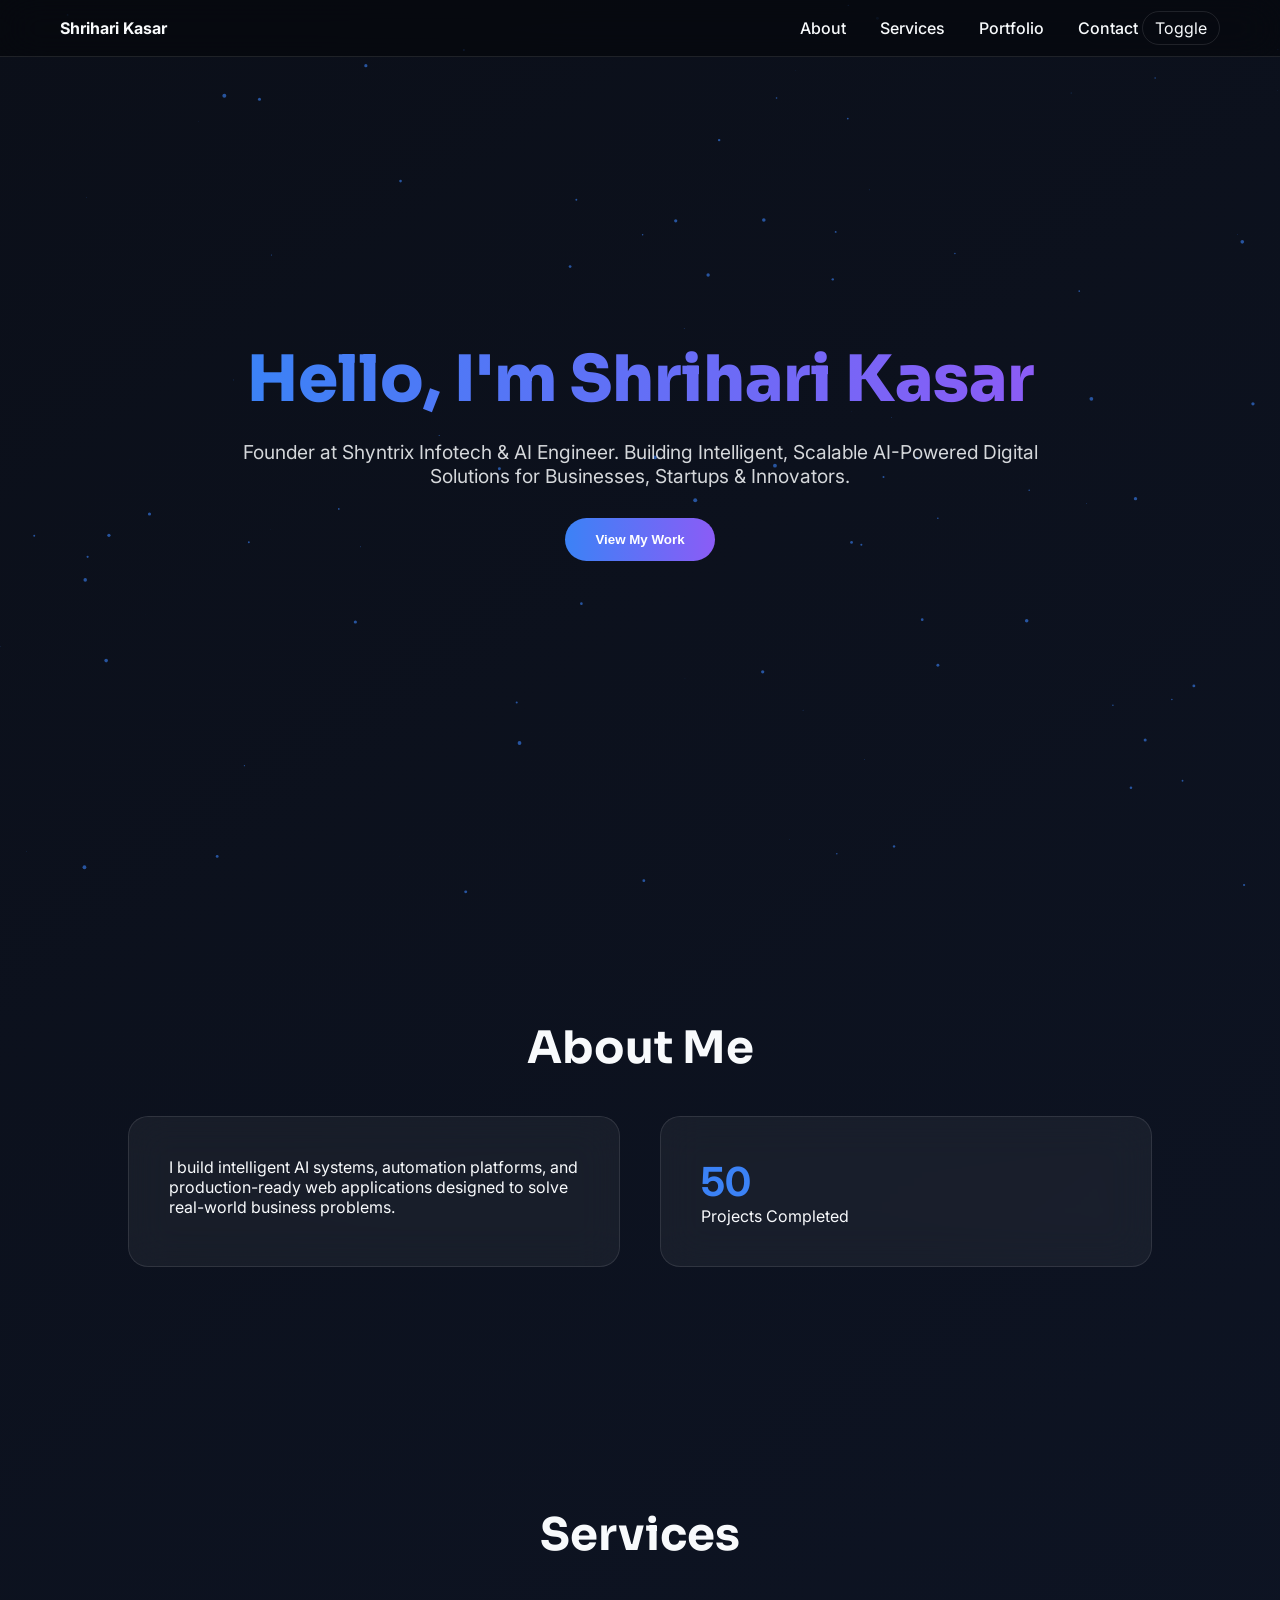
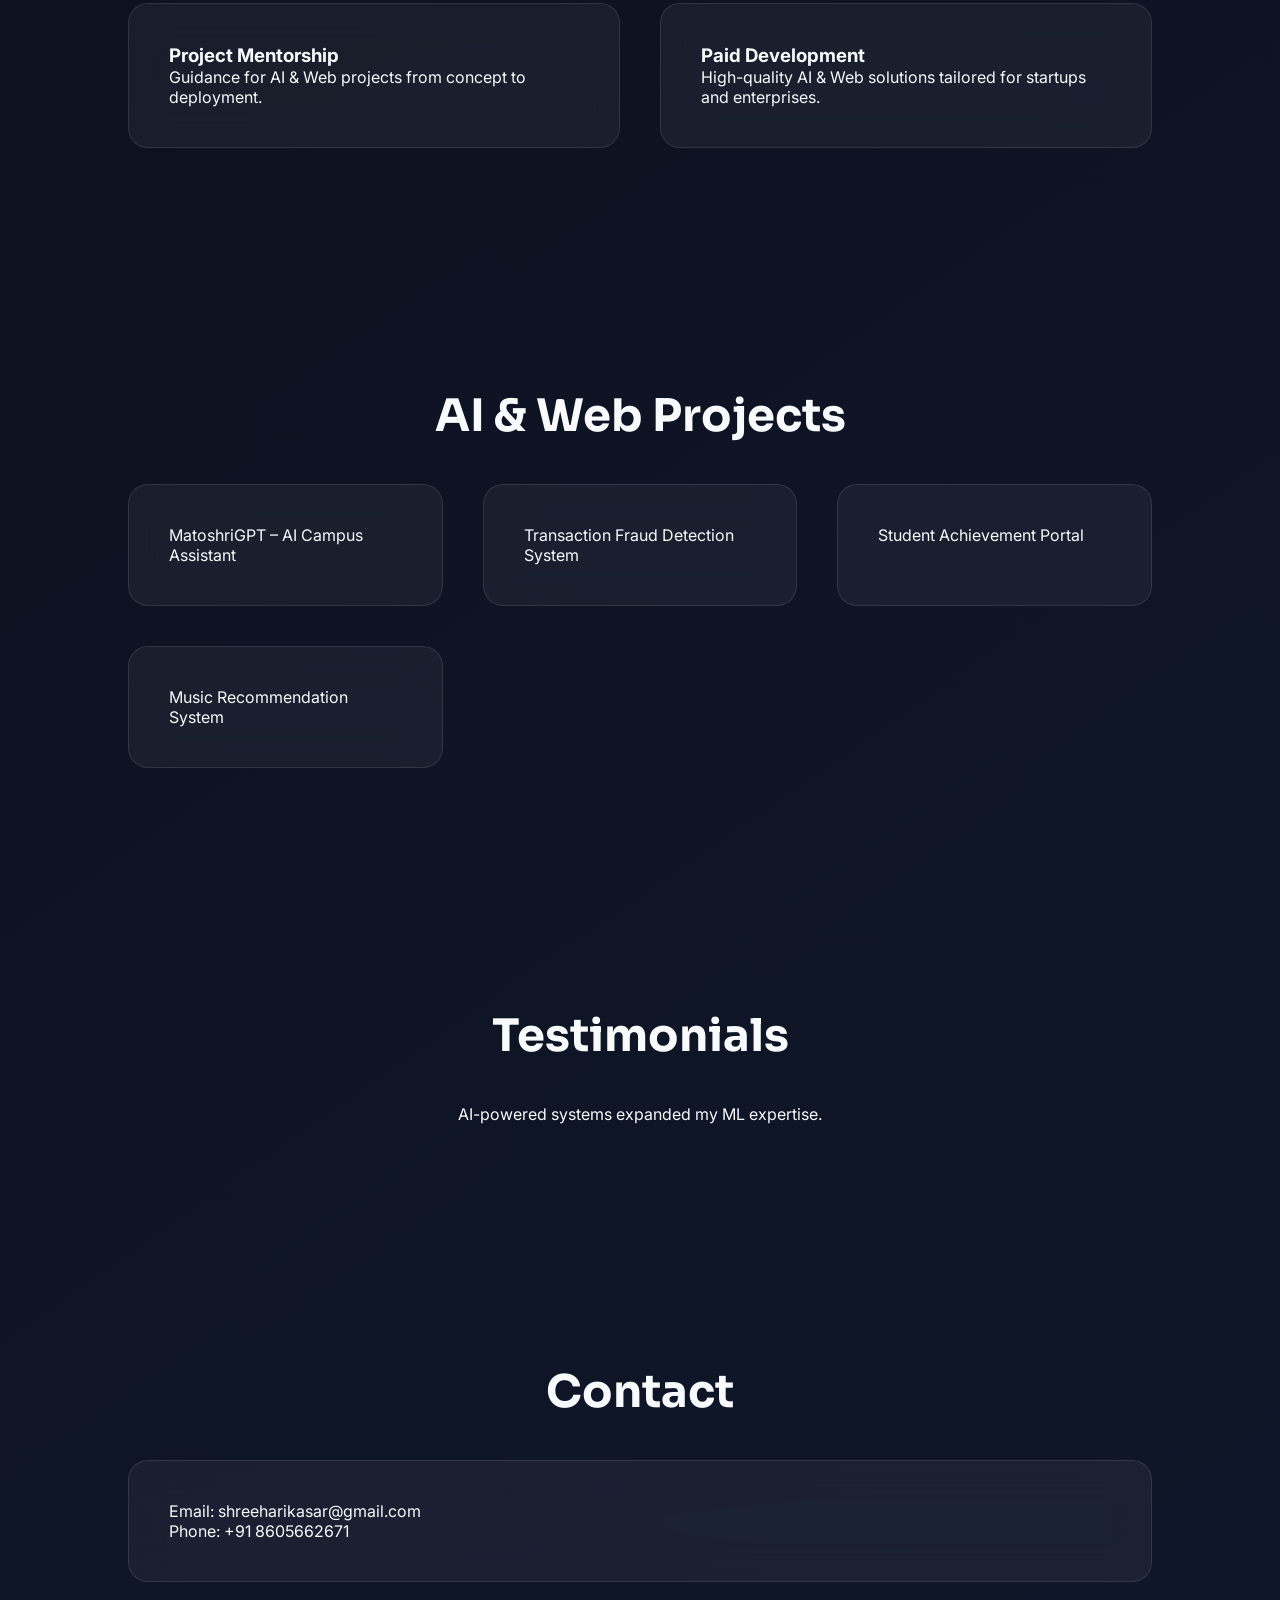
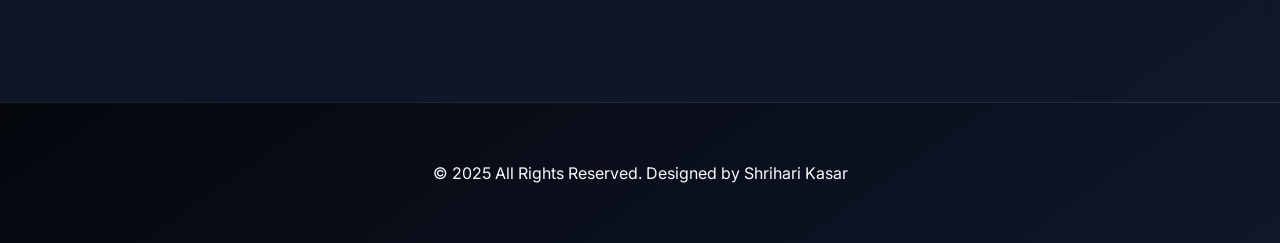
==== commit 2f23fca0: "Update index.html" ====
--- a/index.html
+++ b/index.html
@@ -1,462 +1,412 @@
 <!DOCTYPE html>
-<html lang="en" class="js">
+<html lang="en">
 <head>
-  <meta charset="UTF-8" />
-  <title>NorthMark Solutions</title>
-  <meta name="viewport" content="width=device-width, initial-scale=1.0" />
-
-  <!-- Inter Font -->
-  <link href="https://fonts.googleapis.com/css2?family=Inter:wght@400;500;600;700;800&display=swap" rel="stylesheet" />
-
-  <!-- Font Awesome -->
-  <link rel="stylesheet" href="https://cdnjs.cloudflare.com/ajax/libs/font-awesome/6.5.0/css/all.min.css"/>
-
-  <link rel="stylesheet" href="index.css" />
+<meta charset="UTF-8" />
+<meta name="viewport" content="width=device-width, initial-scale=1.0" />
+<title>Shrihari Kasar | AI Engineer</title>
+
+<link href="https://fonts.googleapis.com/css2?family=Sora:wght@400;600;800&family=Inter:wght@300;400;500;600&display=swap" rel="stylesheet">
+
+<style>
+
+/* =============================
+   GLOBAL DESIGN SYSTEM
+============================= */
+
+:root{
+  --bg:#0B0F19;
+  --bg2:#0F172A;
+  --card:rgba(255,255,255,0.05);
+  --border:rgba(255,255,255,0.1);
+  --text:#F8FAFC;
+  --accent:#3B82F6;
+  --purple:#8B5CF6;
+  --cyan:#06B6D4;
+}
+
+body.light{
+  --bg:#FFFFFF;
+  --bg2:#F1F5F9;
+  --card:rgba(0,0,0,0.05);
+  --border:rgba(0,0,0,0.1);
+  --text:#0F172A;
+}
+
+*{
+  margin:0;
+  padding:0;
+  box-sizing:border-box;
+}
+
+body{
+  font-family:Inter, sans-serif;
+  background:linear-gradient(145deg,var(--bg),var(--bg2));
+  color:var(--text);
+  overflow-x:hidden;
+  scroll-behavior:smooth;
+  transition:0.4s ease;
+}
+
+/* =============================
+   NAVIGATION
+============================= */
+
+nav{
+  position:fixed;
+  top:0;
+  width:100%;
+  backdrop-filter:blur(20px);
+  background:rgba(0,0,0,0.4);
+  border-bottom:1px solid var(--border);
+  padding:18px 60px;
+  display:flex;
+  justify-content:space-between;
+  align-items:center;
+  z-index:1000;
+}
+
+nav a{
+  color:var(--text);
+  text-decoration:none;
+  margin-left:30px;
+  font-weight:500;
+  position:relative;
+}
+
+nav a::after{
+  content:"";
+  position:absolute;
+  bottom:-5px;
+  left:0;
+  width:0;
+  height:2px;
+  background:var(--accent);
+  transition:0.3s;
+}
+
+nav a:hover::after{
+  width:100%;
+}
+
+.toggle{
+  cursor:pointer;
+  padding:6px 12px;
+  border-radius:20px;
+  border:1px solid var(--border);
+}
+
+/* =============================
+   HERO SECTION
+============================= */
+
+.hero{
+  height:100vh;
+  display:flex;
+  flex-direction:column;
+  justify-content:center;
+  align-items:center;
+  text-align:center;
+  padding:0 20px;
+  position:relative;
+}
+
+.hero h1{
+  font-family:Sora;
+  font-size:4rem;
+  font-weight:800;
+  background:linear-gradient(90deg,var(--accent),var(--purple));
+  -webkit-background-clip:text;
+  -webkit-text-fill-color:transparent;
+}
+
+.hero p{
+  margin-top:20px;
+  max-width:800px;
+  font-size:1.2rem;
+  opacity:0.85;
+}
+
+.btn{
+  margin-top:30px;
+  padding:14px 30px;
+  border-radius:30px;
+  border:none;
+  cursor:pointer;
+  font-weight:600;
+  background:linear-gradient(90deg,var(--accent),var(--purple));
+  color:white;
+  transition:0.3s;
+}
+
+.btn:hover{
+  transform:translateY(-3px);
+  box-shadow:0 0 20px var(--purple);
+}
+
+/* Floating Particles */
+
+canvas{
+  position:absolute;
+  top:0;
+  left:0;
+  z-index:-1;
+}
+
+/* =============================
+   SECTIONS
+============================= */
+
+section{
+  padding:120px 10%;
+}
+
+.section-title{
+  font-family:Sora;
+  font-size:2.8rem;
+  margin-bottom:40px;
+  text-align:center;
+}
+
+/* =============================
+   GLASS CARD
+============================= */
+
+.card{
+  background:var(--card);
+  backdrop-filter:blur(20px);
+  border:1px solid var(--border);
+  padding:40px;
+  border-radius:20px;
+  transition:0.4s;
+}
+
+.card:hover{
+  transform:translateY(-10px) rotateX(5deg);
+  box-shadow:0 0 30px rgba(59,130,246,0.3);
+}
+
+/* =============================
+   GRID
+============================= */
+
+.grid{
+  display:grid;
+  grid-template-columns:repeat(auto-fit,minmax(300px,1fr));
+  gap:40px;
+}
+
+/* =============================
+   COUNTER
+============================= */
+
+.counter{
+  font-size:2.5rem;
+  font-weight:700;
+  color:var(--accent);
+}
+
+/* =============================
+   TESTIMONIAL
+============================= */
+
+.testimonial{
+  display:none;
+  text-align:center;
+}
+
+.testimonial.active{
+  display:block;
+  animation:fade 1s ease;
+}
+
+@keyframes fade{
+  from{opacity:0}
+  to{opacity:1}
+}
+
+/* =============================
+   FOOTER
+============================= */
+
+footer{
+  padding:60px 10%;
+  background:linear-gradient(145deg,#05070D,#0F172A);
+  text-align:center;
+  border-top:1px solid var(--border);
+}
+
+/* Scroll Progress */
+
+.progress{
+  position:fixed;
+  top:0;
+  left:0;
+  height:4px;
+  background:linear-gradient(90deg,var(--accent),var(--purple));
+  width:0%;
+  z-index:2000;
+}
+
+</style>
 </head>
+
 <body>
-<div class="nav-wrap">
-  <div class="navbar">
-
-    <div class="nav-logo">
-      <img src="logo.png" alt="NorthMark Logo" />
+
+<div class="progress" id="progress"></div>
+
+<nav>
+  <div><strong>Shrihari Kasar</strong></div>
+  <div>
+    <a href="#about">About</a>
+    <a href="#services">Services</a>
+    <a href="#portfolio">Portfolio</a>
+    <a href="#contact">Contact</a>
+    <span class="toggle" onclick="toggleMode()">Toggle</span>
+  </div>
+</nav>
+
+<section class="hero">
+  <canvas id="particles"></canvas>
+  <h1>Hello, I'm Shrihari Kasar</h1>
+  <p>Founder at Shyntrix Infotech & AI Engineer. Building Intelligent, Scalable AI-Powered Digital Solutions for Businesses, Startups & Innovators.</p>
+  <button class="btn">View My Work</button>
+</section>
+
+<section id="about">
+  <h2 class="section-title">About Me</h2>
+  <div class="grid">
+    <div class="card">
+      <p>I build intelligent AI systems, automation platforms, and production-ready web applications designed to solve real-world business problems.</p>
     </div>
-
-    <button class="nav-toggle" aria-label="Toggle menu">
-      <i class="fas fa-bars"></i>
-    </button>
-
-    <div class="nav-links">
-      <a href="index.html" class="nav-link">Home</a>
-      <a href="services.html" class="nav-link">Services</a>
-      <a href="industry.html" class="nav-link">Industries</a>
-      <a href="about.html" class="nav-link">About us</a>
-      <a href="contact.html" class="nav-link nav-contact">Contact</a>
-    </div>
-
-  </div>
-</div>
-
-<!-- HERO -->
-<!-- <section class="hero">
-  <h1>Strategy First,</h1>
-  <h2>Execution with Intent.</h2>
-  <h2>For Systems That Scale.</h2>
-
-  <p>
-    Strategy without execution is noise. Execution without strategy is waste.
-  </p>
-
-  <div class="cta">
-    <a href="#" class="btn-primary">Get Started →</a>
-    <a href="#" class="btn-secondary">Learn More</a>
-  </div>
-</section> -->
-<section class="hero">
-  <div class="hero-content">
-
-    <div class="hero-grid hero-center">
-
-      <!-- CENTERED TEXT (ANIMATE FROM LEFT) -->
-      <div class="hero-text hero-animate-left">
-        <h1>Strategy First,</h1>
-        <h2>Execution with Intent.</h2>
-        <h2>For Systems That Scale.</h2>
-
-        <p>
-          Strategy without execution is noise. Execution without strategy is waste.
-        </p>
-
-        <div class="cta">
-          <a href="#" class="btn-primary">Get Started</a>
-          <a href="#" class="btn-secondary">Learn More</a>
-        </div>
-      </div>
-
-    </div>
-
-  </div>
-</section>
-<!-- WHO WE ARE -->
-<section class="who-we-are">
-  <div class="who-container">
-
-    <h3 class="reveal">Who We Are</h3>
-
-    <p class="who-lead reveal">
-      A team of professionals with over a decade of experience across business functions.
-    </p>
-
-    <p class="reveal">
-      Track record of business intelligence to scale business with data-backed strategies across
-      Sales, Marketing, Technology & Operations.
-    </p>
-
-    <p class="who-strong reveal">
-      We help businesses build systems that scale.
-    </p>
-
-    <!-- STATS -->
-    <div class="stats-grid">
-      <div class="stat-card reveal">
-        <div class="stat-number" data-target="10">0</div>
-        <div class="stat-label">+ Years Experience</div>
-      </div>
-
-      <div class="stat-card reveal">
-        <div class="stat-number" data-target="150">0</div>
-        <div class="stat-label">+ Projects Delivered</div>
-      </div>
-
-      <div class="stat-card reveal">
-        <div class="stat-number" data-target="98">0</div>
-        <div class="stat-label">% Client Satisfaction</div>
-      </div>
-    </div>
-
-    <!-- FEATURE GRID -->
-    <div class="feature-grid">
-      <div class="feature-card reveal">
-       <h4>Technology</h4>
-        <p>Scalable systems, automation, and modern architecture for growth-ready platforms.</p>
-      </div>
-
-      <div class="feature-card reveal">
-        <h4>Sales</h4>
-        <p>Customer acquisition and retention strategies to drive growth.</p>
-      </div>
-
-      <div class="feature-card reveal">
-        <h4>Marketing</h4>
-        <p>Performance-driven campaigns with analytics-led customer acquisition strategies.</p>
-      </div>
-
-      <div class="feature-card reveal">
-        <h4>Operations</h4>
-        <p>Process optimization and systems to drive efficiency at scale.</p>
-      </div>
-    </div>
-
-  </div>
-</section>
-
-
-<!-- PROBLEM -->
-<section class="problem-section">
-  <div class="problem-container">
-
-    <!-- LEFT CONTENT -->
-    <div class="problem-content reveal from-left">
-      <h1>The Problem</h1>
-      <h2>Growth breaks when systems don’t talk</h2>
-
-      <p class="problem-lead">
-        Businesses invest heavily in marketing, tools, and technology —
-        yet growth stalls. The issue isn’t effort.  
-        It’s fragmentation.
-      </p>
-
-      <p class="problem-text">
-        When marketing, technology, and operations operate in silos,
-        teams lose visibility, waste budgets, and make reactive decisions.
-        Growth needs connected systems — not disconnected actions.
-      </p>
-    </div>
-
-    <!-- RIGHT GRID -->
-    <div class="why-grid">
-
-      <div class="why-card reveal">
-        <h4>Isolated Marketing</h4>
-        <p>
-          Campaigns run without alignment to business goals or system data,
-          resulting in low ROI and inconsistent growth.
-        </p>
-      </div>
-
-      <div class="why-card reveal">
-        <h4>Lack of Data Visibility</h4>
-        <p>
-          Decision-makers don’t have real-time insights into performance,
-          customer behavior, or operational efficiency.
-        </p>
-      </div>
-
-      <div class="why-card reveal">
-        <h4>Tool Overload</h4>
-        <p>
-          Multiple tools solving the same problem create confusion,
-          duplication, and increased costs.
-        </p>
-      </div>
-
-      <div class="why-card reveal">
-        <h4>Reactive Technology</h4>
-        <p>
-          Technology decisions are made in response to problems,
-          not as part of a long-term growth strategy.
-        </p>
-      </div>
-
-      <div class="why-card reveal">
-        <h4>Poor Adoption</h4>
-        <p>
-          Teams struggle to adopt new systems due to lack of clarity,
-          training, and ownership.
-        </p>
-      </div>
-
-      <div class="why-card reveal">
-        <h4>Disconnected Execution</h4>
-        <p>
-          Teams execute tasks without understanding the “why”,
-          leading to inefficiency and missed opportunities.
-        </p>
-      </div>
-
-    </div>
-
-  </div>
-</section>
-
-<!-- why this happen  -->
-<section class="why-section">
-  <div class="why-container">
-
-    <div class="why-header">
-      <h2>Why This Happens?</h2>
-      <p class="why-quote">
-        Strategy without execution is noise.<br />
-        Execution without strategy is waste.
-      </p>
-    </div>
-
-    <div class="why-content">
-      
-      <div class="why-left">
-        <h3>The Real Problem</h3>
-        <p>
-          Most digital initiatives fail not because of lack of effort,
-          but because of misaligned intent. Execution happens in silos,
-          disconnected from business outcomes.
-        </p>
-      </div>
-
-      <div class="why-right">
-        <h3>Because Most Digital Partners</h3>
-
-        <ul class="why-list">
-          <li>Execute tasks, not outcomes</li>
-          <li>Start with tools, not strategy</li>
-          <li>Optimize channels, not the business</li>
-          <li>Disappear after delivery</li>
-        </ul>
-      </div>
-
+    <div class="card">
+      <div class="counter" data-target="50">0</div>
+      <p>Projects Completed</p>
     </div>
   </div>
 </section>
-<!-- APPROACH -->
-<section class="approach-section" id="approach">
-
-  <h2 class="approach-title">Our Approach</h2>
-  <p class="approach-subtitle">
-    Strategy first. Execution with intent. Systems built to scale.
-  </p>
-
-  <div class="diagram-wrap">
-
-<!-- SVG ARCS + CONNECTORS (V-SHAPE — MORE SPACE) -->
-<svg class="reveal delay-1" viewBox="0 0 900 700">
-
-  <!-- LEFT ARM -->
-  <path class="connector" d="M450,560 L100,40" />    <!-- 1 -->
-  <path class="connector" d="M450,560 L200,180" />   <!-- 2 -->
-  <path class="connector" d="M450,560 L320,360" />   <!-- 3 -->
-
-  <!-- RIGHT ARM -->
-  <path class="connector" d="M450,560 L800,40" />    <!-- 6 -->
-  <path class="connector" d="M450,560 L700,180" />   <!-- 5 -->
-  <path class="connector" d="M450,560 L580,360" />   <!-- 4 -->
-
-  <!-- Wide funnel guide arcs -->
-  <path class="arc" d="M80,60 Q450,460 820,60" />
-  <path class="arc" d="M180,200 Q450,520 720,200" />
-
-</svg>
-    <!-- STEP 1 -->
-    <!-- STEP 1 -->
-<div class="node n1 reveal delay-3">
-  <h4>Strategy First</h4>
-  <p>Ownership of outcomes, data-driven decisions, sustainable growth.</p>
-</div>
-
-<!-- STEP 2 -->
-<div class="node n2 reveal delay-4">
-  <h4>Understand Business</h4>
-  <p>Goals, gaps, challenges & constraints clearly identified.</p>
-</div>
-
-<!-- STEP 3 -->
-<div class="node n3 reveal delay-5">
-  <h4>Design System</h4>
-  <p>Strategy, roadmap & scalable architecture.</p>
-</div>
-
-<!-- STEP 4 -->
-<div class="node n4 reveal delay-6">
-  <h4>Execute with Ownership</h4>
-  <p>Marketing, tech & operations aligned.</p>
-</div>
-
-<!-- STEP 5 -->
-<div class="node n5 reveal delay-7">
-  <h4>Test & Implement</h4>
-  <p>Analyse, test, iterate & implement.</p>
-</div>
-
-<!-- STEP 6 -->
-<div class="node n6 reveal delay-8">
-  <h4>Optimize & Scale</h4>
-  <p>Fix leaks, improve efficiency & scale sustainably.</p>
-</div>
-
-
-  </div>
-</section>
-<!-- WHY NORTHMARK -->
-<section class="northmark-section">
-  <div class="northmark-container">
-
-    <div class="northmark-header">
-      <h2>Why NorthMark?</h2>
-      <span class="northmark-tag">Outcome Aligned Execution</span>
+
+<section id="services">
+  <h2 class="section-title">Services</h2>
+  <div class="grid">
+    <div class="card">
+      <h3>Project Mentorship</h3>
+      <p>Guidance for AI & Web projects from concept to deployment.</p>
     </div>
-
-    <div class="northmark-grid">
-
-      <div class="northmark-card">
-        <h3>Ownership of Outcomes</h3>
-        <p>
-          We take full ownership of results — not just completing tasks,
-          but driving measurable business outcomes.
-        </p>
-      </div>
-
-      <div class="northmark-card">
-        <h3>Complete Digital Transformation</h3>
-        <p>
-          End-to-end transformation across Marketing, Technology,
-          and Operations aligned to business goals.
-        </p>
-      </div>
-
-      <div class="northmark-card">
-        <h3>Data-Backed Intelligence</h3>
-        <p>
-          Decisions powered by real-time data, analytics,
-          and actionable business intelligence.
-        </p>
-      </div>
-
-      <div class="northmark-card">
-        <h3>Transparency & Accountability</h3>
-        <p>
-          Utmost transparency, security, and accountability
-          across systems, data, and execution.
-        </p>
-      </div>
-
-      <div class="northmark-card highlight">
-        <h3>Cost & Efficiency Optimization</h3>
-        <p>
-          Cut costs, improve efficiency, and scale sustainably
-          through transparent, optimized systems.
-        </p>
-      </div>
-
+    <div class="card">
+      <h3>Paid Development</h3>
+      <p>High-quality AI & Web solutions tailored for startups and enterprises.</p>
     </div>
   </div>
 </section>
-<section class="who-we-work">
-  <div class="container">
-
-    <!-- ALL TEXT ON TOP -->
-    <div class="who-work-header">
-      <h2>Who We Work With</h2>
-
-      <p class="lead">
-        We partner with ambitious individuals and organizations that believe
-        in innovation, clarity, and sustainable growth.
-      </p>
-
-      <p class="supporting-text">
-        Our approach is tailored for leaders and businesses who want measurable
-        results, strong digital presence, and long-term impact.
-      </p>
-    </div>
-
-    <!-- CARDS GRID BELOW -->
-    <div class="cards two-col-cards">
-
-      <!-- 1 -->
-      <div class="card">
-        <span class="number">01</span>
-        <h3>Founder & Leadership Teams</h3>
-        <p>Visionary leaders shaping strategy and growth.</p>
-      </div>
-
-      <!-- 3 -->
-      <div class="card">
-        <span class="number">03</span>
-        <h3>SMEs, Startups & Scaling Businesses</h3>
-        <p>Growing companies ready to scale efficiently.</p>
-      </div>
-
-      <!-- 2 -->
-      <div class="card">
-        <span class="number">02</span>
-        <h3>B2B & B2C Businesses</h3>
-        <p>Customer-focused businesses driving performance.</p>
-      </div>
-
-      <!-- 4 -->
-      <div class="card">
-        <span class="number">04</span>
-        <h3>Experts & Consultants</h3>
-        <p>Professionals expanding digital influence.</p>
-      </div>
-
-    </div>
-
+
+<section id="portfolio">
+  <h2 class="section-title">AI & Web Projects</h2>
+  <div class="grid">
+    <div class="card">MatoshriGPT – AI Campus Assistant</div>
+    <div class="card">Transaction Fraud Detection System</div>
+    <div class="card">Student Achievement Portal</div>
+    <div class="card">Music Recommendation System</div>
   </div>
 </section>
-<!-- FOOTER -->
-<div id="footer-placeholder"></div>
-
-<!-- REVEAL + FOOTER SCRIPT -->
+
+<section>
+  <h2 class="section-title">Testimonials</h2>
+  <div class="testimonial active">AI-powered systems expanded my ML expertise.</div>
+  <div class="testimonial">Built scalable Flask applications with secure architecture.</div>
+  <div class="testimonial">Focused on intelligent UX-driven AI products.</div>
+</section>
+
+<section id="contact">
+  <h2 class="section-title">Contact</h2>
+  <div class="card">
+    <p>Email: shreeharikasar@gmail.com</p>
+    <p>Phone: +91 8605662671</p>
+  </div>
+</section>
+
+<footer>
+  © 2025 All Rights Reserved. Designed by Shrihari Kasar
+</footer>
+
 <script>
-  /* Footer include */
-  fetch('footer.html')
-    .then(res => res.text())
-    .then(html => {
-      const footer = document.getElementById('footer-placeholder');
-      if (footer) footer.innerHTML = html;
-    });
-</script>
-<script src="script.js"></script>
-<script>
-const observer = new IntersectionObserver((entries) => {
-  entries.forEach(entry => {
-    if (entry.isIntersecting) {
-      entry.target.classList.add('show');
-      observer.unobserve(entry.target);
+
+/* Dark Light Toggle */
+function toggleMode(){
+  document.body.classList.toggle("light");
+}
+
+/* Counter Animation */
+document.querySelectorAll(".counter").forEach(counter=>{
+  const update=()=>{
+    const target=+counter.getAttribute("data-target");
+    const c=+counter.innerText;
+    const inc=target/100;
+    if(c<target){
+      counter.innerText=Math.ceil(c+inc);
+      setTimeout(update,20);
+    }else{
+      counter.innerText=target;
+    }
+  }
+  update();
+});
+
+/* Scroll Progress */
+window.onscroll=function(){
+  let winScroll=document.body.scrollTop||document.documentElement.scrollTop;
+  let height=document.documentElement.scrollHeight-document.documentElement.clientHeight;
+  document.getElementById("progress").style.width=(winScroll/height)*100+"%";
+};
+
+/* Testimonial Carousel */
+let index=0;
+setInterval(()=>{
+  let testimonials=document.querySelectorAll(".testimonial");
+  testimonials[index].classList.remove("active");
+  index=(index+1)%testimonials.length;
+  testimonials[index].classList.add("active");
+},4000);
+
+/* AI Particles */
+const canvas=document.getElementById("particles");
+const ctx=canvas.getContext("2d");
+canvas.width=window.innerWidth;
+canvas.height=window.innerHeight;
+
+let particles=[];
+for(let i=0;i<100;i++){
+  particles.push({
+    x:Math.random()*canvas.width,
+    y:Math.random()*canvas.height,
+    r:Math.random()*2,
+    d:Math.random()*1
+  });
+}
+
+function draw(){
+  ctx.clearRect(0,0,canvas.width,canvas.height);
+  ctx.fillStyle="rgba(59,130,246,0.6)";
+  particles.forEach(p=>{
+    ctx.beginPath();
+    ctx.arc(p.x,p.y,p.r,0,Math.PI*2);
+    ctx.fill();
+  });
+  updateParticles();
+}
+
+function updateParticles(){
+  particles.forEach(p=>{
+    p.y+=p.d;
+    if(p.y>canvas.height){
+      p.y=0;
+      p.x=Math.random()*canvas.width;
     }
   });
-}, { threshold: 0.3 });
-
-document.querySelectorAll('.reveal').forEach(el => {
-  observer.observe(el);
-});
+}
+
+setInterval(draw,33);
+
 </script>
+
 </body>
-</html>+</html>
